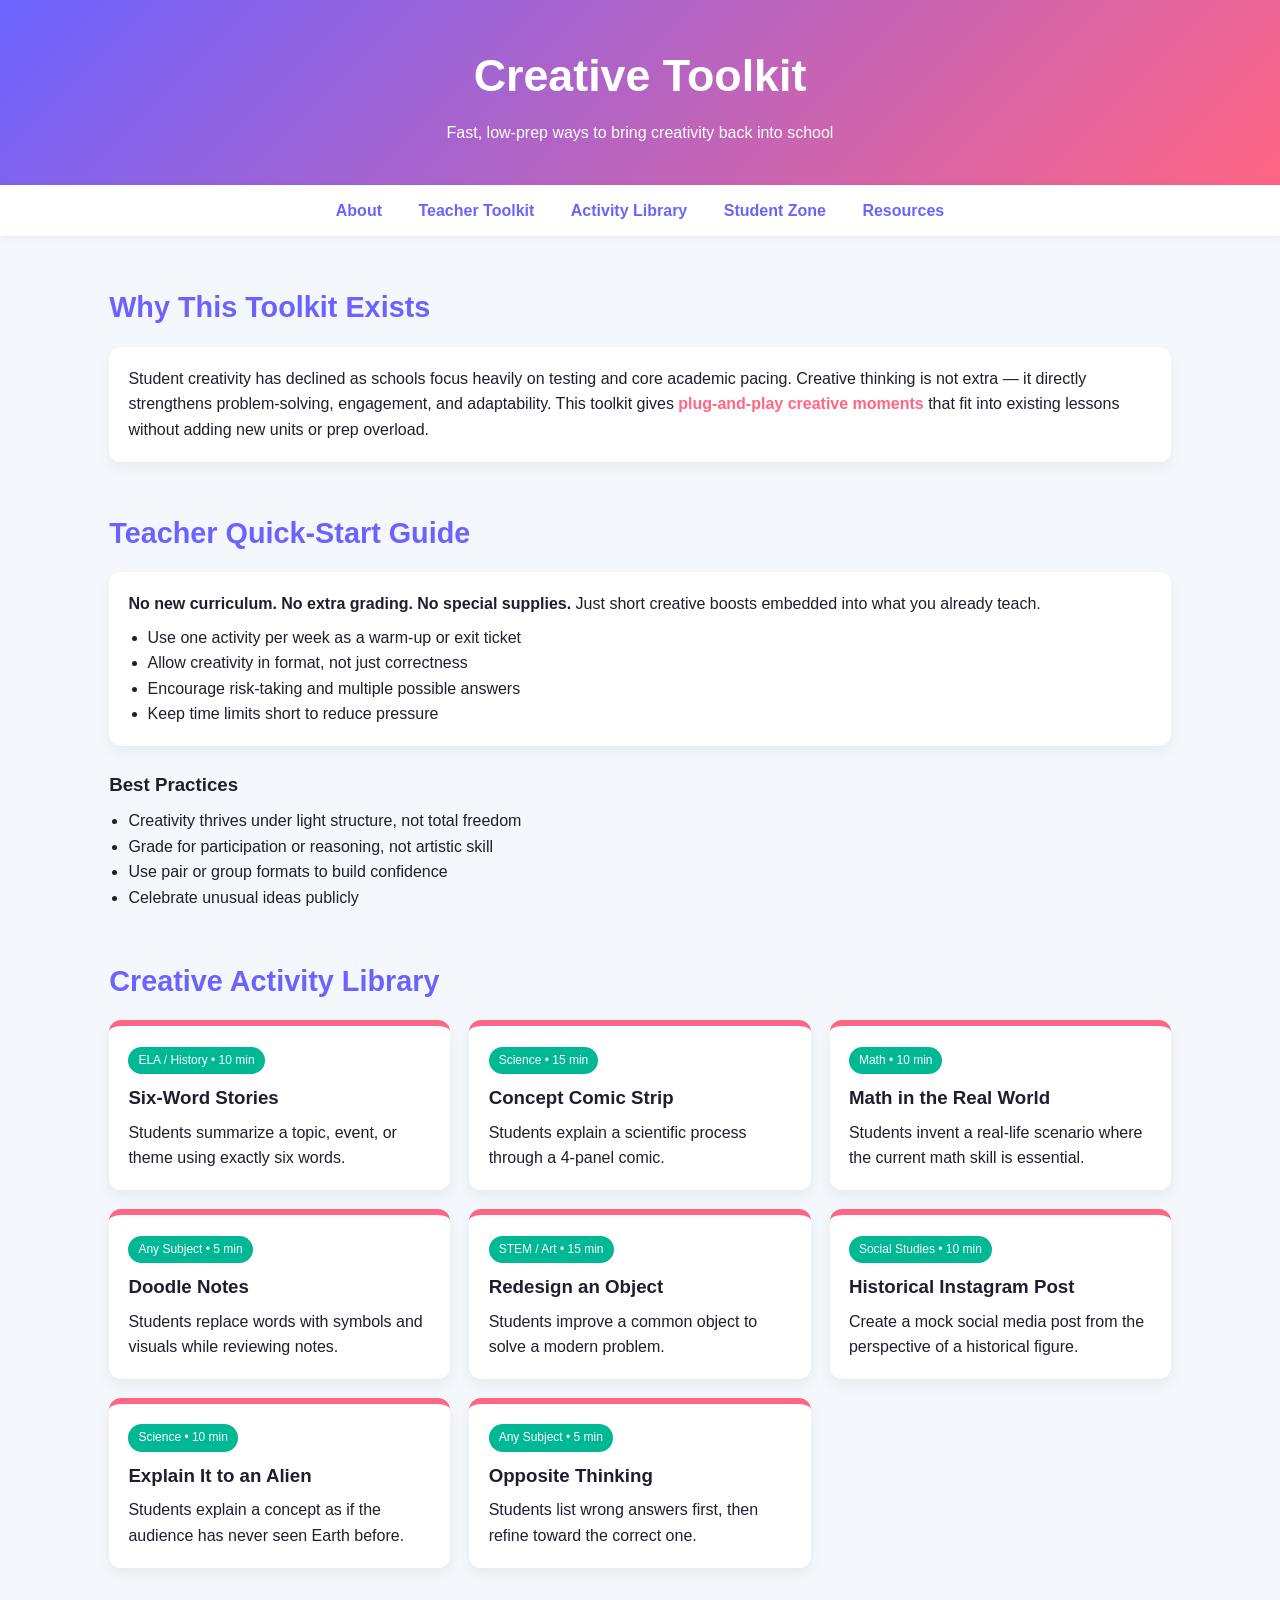
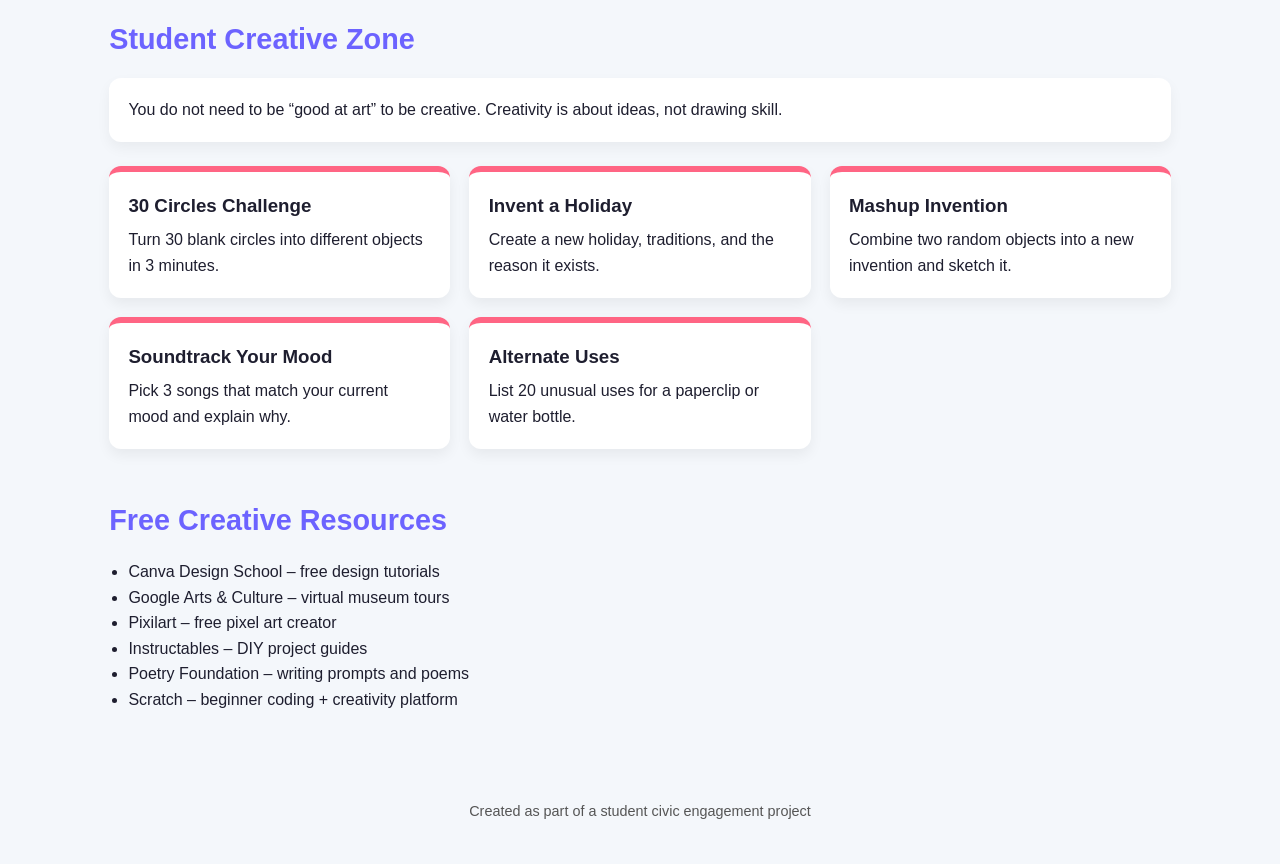
==== index.html @ 5c2ba7c9 "Create initial index.html for Creative Toolkit This HTML file sets up a creative toolkit webpage wit" ====
<!DOCTYPE html>
<html lang="en">
<head>
<meta charset="UTF-8">
<meta name="viewport" content="width=device-width, initial-scale=1.0">
<title>Creative Toolkit</title>
<style>
:root {
    --bg: #f4f7fb;
    --primary: #6c63ff;
    --secondary: #ff6584;
    --accent: #00b894;
    --dark: #1e1e2f;
    --card: #ffffff;
}

* {
    box-sizing: border-box;
    margin: 0;
    padding: 0;
    font-family: "Segoe UI", Tahoma, Geneva, Verdana, sans-serif;
}

body {
    background: var(--bg);
    color: var(--dark);
    line-height: 1.6;
}

header {
    background: linear-gradient(135deg, var(--primary), var(--secondary));
    color: white;
    padding: 2.5rem 1rem;
    text-align: center;
}

header h1 {
    font-size: 2.8rem;
    margin-bottom: 0.5rem;
}

nav {
    background: white;
    padding: 0.8rem;
    text-align: center;
    box-shadow: 0 2px 8px rgba(0,0,0,0.05);
    position: sticky;
    top: 0;
    z-index: 1000;
}

nav a {
    margin: 0 1rem;
    text-decoration: none;
    color: var(--primary);
    font-weight: 600;
}

section {
    max-width: 1100px;
    margin: 3rem auto;
    padding: 0 1.2rem;
}

h2 {
    color: var(--primary);
    margin-bottom: 1rem;
    font-size: 1.8rem;
}

h3 {
    margin-bottom: 0.4rem;
}

.intro {
    background: white;
    padding: 1.2rem;
    border-radius: 12px;
    box-shadow: 0 6px 14px rgba(0,0,0,0.05);
    margin-bottom: 1.5rem;
}

.card-grid {
    display: grid;
    grid-template-columns: repeat(auto-fit, minmax(260px, 1fr));
    gap: 1.2rem;
}

.card {
    background: var(--card);
    padding: 1.2rem;
    border-radius: 12px;
    box-shadow: 0 6px 14px rgba(0,0,0,0.06);
    border-top: 6px solid var(--secondary);
}

.tag {
    font-size: 0.75rem;
    background: var(--accent);
    color: white;
    padding: 4px 10px;
    border-radius: 20px;
    display: inline-block;
    margin-bottom: 0.6rem;
}

ul {
    margin-left: 1.2rem;
    margin-top: 0.5rem;
}

footer {
    text-align: center;
    padding: 2.5rem 1rem;
    font-size: 0.9rem;
    color: #555;
}

.highlight {
    color: var(--secondary);
    font-weight: bold;
}

@media (max-width: 600px) {
    header h1 { font-size: 2.1rem; }
}
</style>
</head>
<body>

<header>
    <h1>Creative Toolkit</h1>
    <p>Fast, low-prep ways to bring creativity back into school</p>
</header>

<nav>
    <a href="#about">About</a>
    <a href="#teachers">Teacher Toolkit</a>
    <a href="#activities">Activity Library</a>
    <a href="#students">Student Zone</a>
    <a href="#resources">Resources</a>
</nav>

<section id="about">
    <h2>Why This Toolkit Exists</h2>
    <div class="intro">
        <p>Student creativity has declined as schools focus heavily on testing and core academic pacing. Creative thinking is not extra — it directly strengthens problem-solving, engagement, and adaptability. This toolkit gives <span class="highlight">plug-and-play creative moments</span> that fit into existing lessons without adding new units or prep overload.</p>
    </div>
</section>

<section id="teachers">
    <h2>Teacher Quick-Start Guide</h2>
    <div class="intro">
        <p><strong>No new curriculum. No extra grading. No special supplies.</strong> Just short creative boosts embedded into what you already teach.</p>
        <ul>
            <li>Use one activity per week as a warm-up or exit ticket</li>
            <li>Allow creativity in format, not just correctness</li>
            <li>Encourage risk-taking and multiple possible answers</li>
            <li>Keep time limits short to reduce pressure</li>
        </ul>
    </div>

    <h3>Best Practices</h3>
    <ul>
        <li>Creativity thrives under light structure, not total freedom</li>
        <li>Grade for participation or reasoning, not artistic skill</li>
        <li>Use pair or group formats to build confidence</li>
        <li>Celebrate unusual ideas publicly</li>
    </ul>
</section>

<section id="activities">
    <h2>Creative Activity Library</h2>
    <div class="card-grid">

        <div class="card">
            <div class="tag">ELA / History • 10 min</div>
            <h3>Six-Word Stories</h3>
            <p>Students summarize a topic, event, or theme using exactly six words.</p>
        </div>

        <div class="card">
            <div class="tag">Science • 15 min</div>
            <h3>Concept Comic Strip</h3>
            <p>Students explain a scientific process through a 4-panel comic.</p>
        </div>

        <div class="card">
            <div class="tag">Math • 10 min</div>
            <h3>Math in the Real World</h3>
            <p>Students invent a real-life scenario where the current math skill is essential.</p>
        </div>

        <div class="card">
            <div class="tag">Any Subject • 5 min</div>
            <h3>Doodle Notes</h3>
            <p>Students replace words with symbols and visuals while reviewing notes.</p>
        </div>

        <div class="card">
            <div class="tag">STEM / Art • 15 min</div>
            <h3>Redesign an Object</h3>
            <p>Students improve a common object to solve a modern problem.</p>
        </div>

        <div class="card">
            <div class="tag">Social Studies • 10 min</div>
            <h3>Historical Instagram Post</h3>
            <p>Create a mock social media post from the perspective of a historical figure.</p>
        </div>

        <div class="card">
            <div class="tag">Science • 10 min</div>
            <h3>Explain It to an Alien</h3>
            <p>Students explain a concept as if the audience has never seen Earth before.</p>
        </div>

        <div class="card">
            <div class="tag">Any Subject • 5 min</div>
            <h3>Opposite Thinking</h3>
            <p>Students list wrong answers first, then refine toward the correct one.</p>
        </div>

    </div>
</section>

<section id="students">
    <h2>Student Creative Zone</h2>
    <div class="intro">
        <p>You do not need to be “good at art” to be creative. Creativity is about ideas, not drawing skill.</p>
    </div>

    <div class="card-grid">
        <div class="card">
            <h3>30 Circles Challenge</h3>
            <p>Turn 30 blank circles into different objects in 3 minutes.</p>
        </div>
        <div class="card">
            <h3>Invent a Holiday</h3>
            <p>Create a new holiday, traditions, and the reason it exists.</p>
        </div>
        <div class="card">
            <h3>Mashup Invention</h3>
            <p>Combine two random objects into a new invention and sketch it.</p>
        </div>
        <div class="card">
            <h3>Soundtrack Your Mood</h3>
            <p>Pick 3 songs that match your current mood and explain why.</p>
        </div>
        <div class="card">
            <h3>Alternate Uses</h3>
            <p>List 20 unusual uses for a paperclip or water bottle.</p>
        </div>
    </div>
</section>

<section id="resources">
    <h2>Free Creative Resources</h2>
    <ul>
        <li>Canva Design School – free design tutorials</li>
        <li>Google Arts & Culture – virtual museum tours</li>
        <li>Pixilart – free pixel art creator</li>
        <li>Instructables – DIY project guides</li>
        <li>Poetry Foundation – writing prompts and poems</li>
        <li>Scratch – beginner coding + creativity platform</li>
    </ul>
</section>

<footer>
    Created as part of a student civic engagement project
</footer>

</body>
</html>
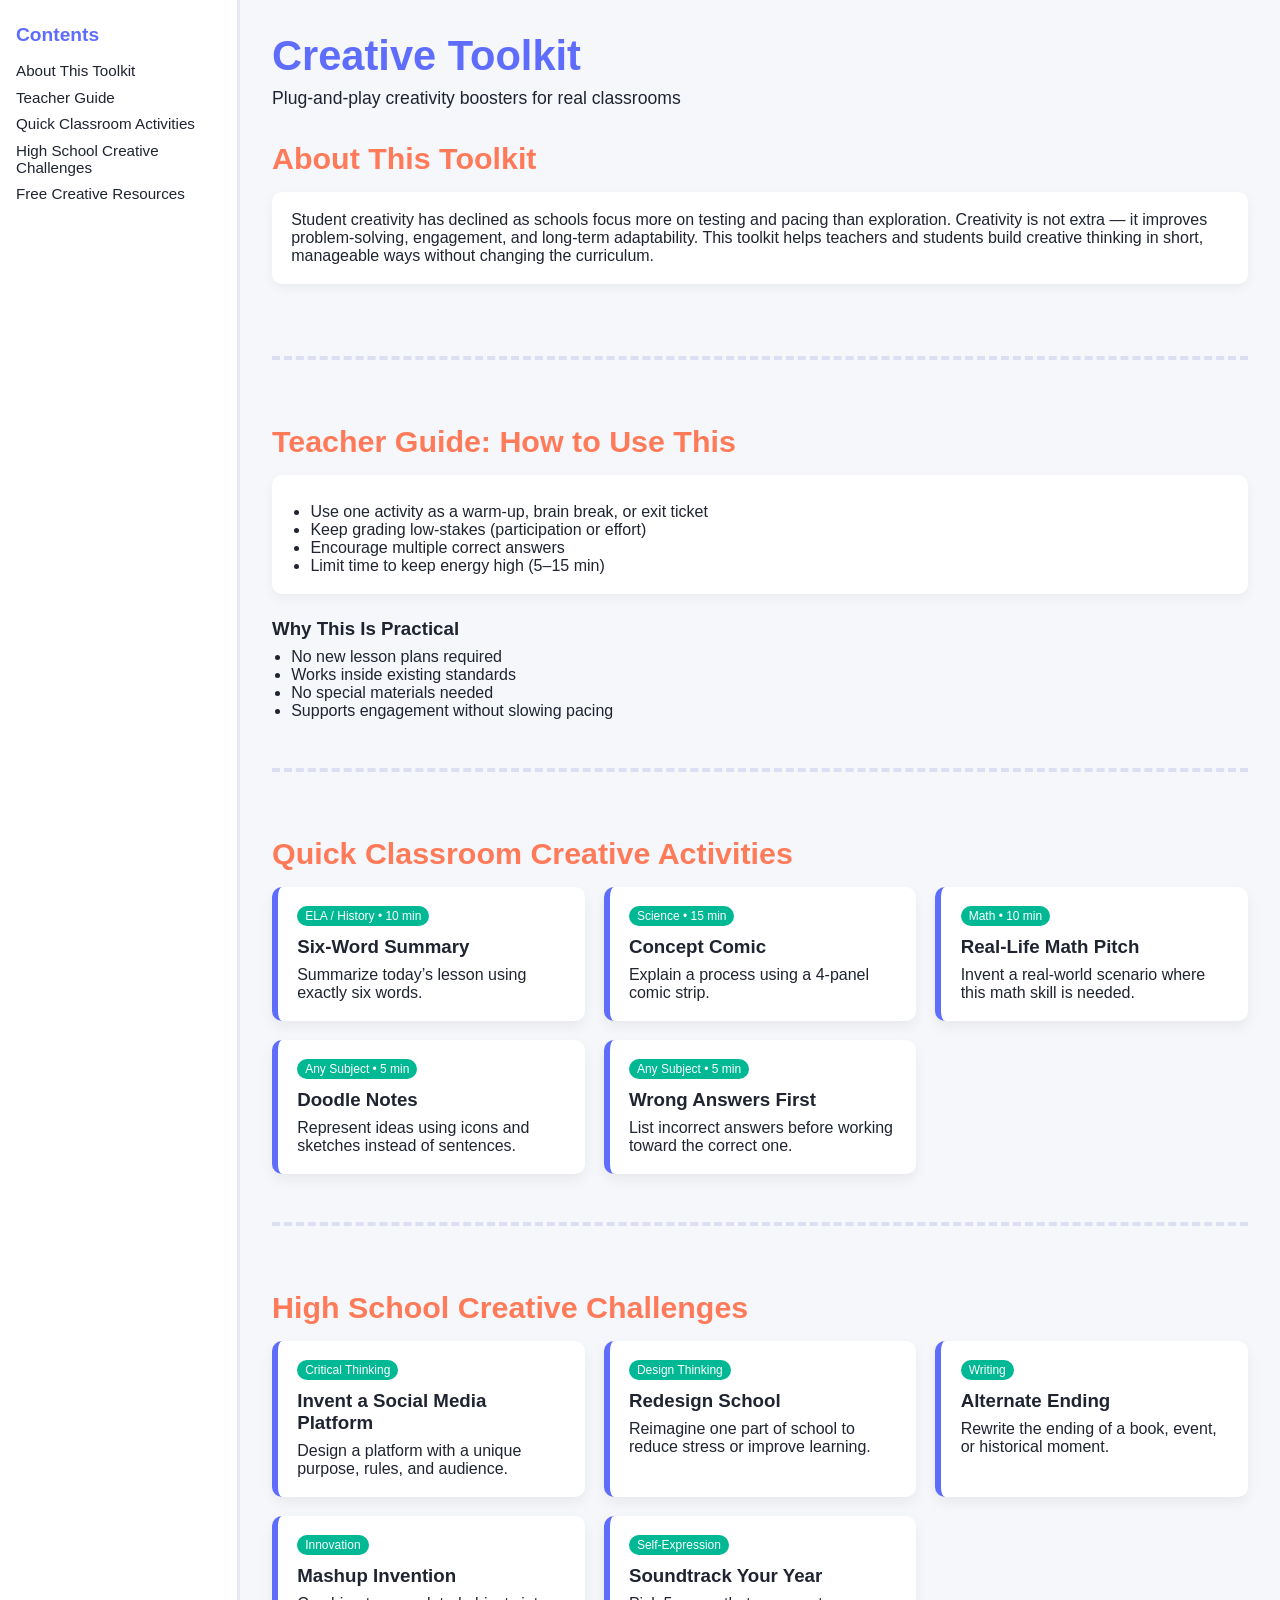
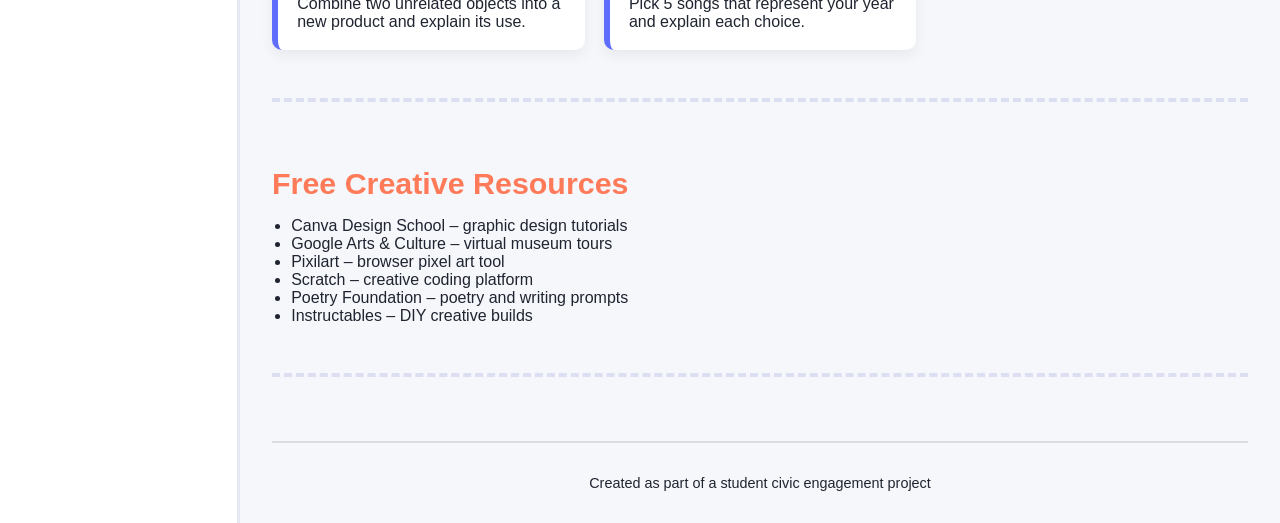
==== commit dbbf726c: "Revise HTML structure and styles for toolkit Updated styles and content for improved design and clar" ====
--- a/index.html
+++ b/index.html
@@ -6,79 +6,101 @@
 <title>Creative Toolkit</title>
 <style>
 :root {
-    --bg: #f4f7fb;
-    --primary: #6c63ff;
-    --secondary: #ff6584;
+    --bg: #f5f7fb;
+    --primary: #5f6dfc;
+    --secondary: #ff7a59;
     --accent: #00b894;
-    --dark: #1e1e2f;
-    --card: #ffffff;
+    --dark: #1f2430;
+    --light: #ffffff;
 }
 
 * {
     box-sizing: border-box;
     margin: 0;
     padding: 0;
-    font-family: "Segoe UI", Tahoma, Geneva, Verdana, sans-serif;
+    font-family: Arial, Helvetica, sans-serif;
 }
 
 body {
+    display: flex;
     background: var(--bg);
     color: var(--dark);
-    line-height: 1.6;
-}
-
-header {
-    background: linear-gradient(135deg, var(--primary), var(--secondary));
-    color: white;
-    padding: 2.5rem 1rem;
-    text-align: center;
-}
-
-header h1 {
-    font-size: 2.8rem;
-    margin-bottom: 0.5rem;
-}
-
-nav {
-    background: white;
-    padding: 0.8rem;
-    text-align: center;
-    box-shadow: 0 2px 8px rgba(0,0,0,0.05);
+}
+
+/* TABLE OF CONTENTS SIDEBAR */
+
+aside {
+    width: 240px;
+    min-height: 100vh;
+    background: var(--light);
+    padding: 1.5rem 1rem;
+    border-right: 3px solid #e6e9f2;
     position: sticky;
     top: 0;
-    z-index: 1000;
-}
-
-nav a {
-    margin: 0 1rem;
+}
+
+aside h2 {
+    font-size: 1.2rem;
+    margin-bottom: 1rem;
+    color: var(--primary);
+}
+
+aside a {
+    display: block;
+    margin: 0.6rem 0;
     text-decoration: none;
+    color: var(--dark);
+    font-size: 0.95rem;
+}
+
+aside a:hover {
+    color: var(--secondary);
+}
+
+/* MAIN CONTENT */
+
+main {
+    flex: 1;
+    padding: 2rem;
+}
+
+header {
+    margin-bottom: 2rem;
+}
+
+header h1 {
+    font-size: 2.6rem;
     color: var(--primary);
-    font-weight: 600;
-}
-
-section {
-    max-width: 1100px;
-    margin: 3rem auto;
-    padding: 0 1.2rem;
-}
-
-h2 {
-    color: var(--primary);
+}
+
+header p {
+    margin-top: 0.5rem;
+    font-size: 1.1rem;
+}
+
+/* PAGE SECTIONS */
+
+.page {
+    margin-bottom: 4rem;
+    padding-bottom: 3rem;
+    border-bottom: 4px dashed #dcdff1;
+}
+
+.page h2 {
+    color: var(--secondary);
     margin-bottom: 1rem;
-    font-size: 1.8rem;
-}
-
-h3 {
-    margin-bottom: 0.4rem;
-}
-
-.intro {
-    background: white;
+    font-size: 1.9rem;
+}
+
+.intro-box {
+    background: var(--light);
     padding: 1.2rem;
-    border-radius: 12px;
-    box-shadow: 0 6px 14px rgba(0,0,0,0.05);
+    border-radius: 10px;
+    box-shadow: 0 4px 12px rgba(0,0,0,0.05);
     margin-bottom: 1.5rem;
 }
+
+/* CARDS */
 
 .card-grid {
     display: grid;
@@ -87,23 +109,29 @@
 }
 
 .card {
-    background: var(--card);
+    background: var(--light);
     padding: 1.2rem;
-    border-radius: 12px;
+    border-radius: 10px;
     box-shadow: 0 6px 14px rgba(0,0,0,0.06);
-    border-top: 6px solid var(--secondary);
+    border-left: 6px solid var(--primary);
+}
+
+.card h3 {
+    margin-bottom: 0.5rem;
 }
 
 .tag {
     font-size: 0.75rem;
     background: var(--accent);
     color: white;
-    padding: 4px 10px;
+    padding: 3px 8px;
     border-radius: 20px;
     display: inline-block;
     margin-bottom: 0.6rem;
 }
 
+/* LISTS */
+
 ul {
     margin-left: 1.2rem;
     margin-top: 0.5rem;
@@ -111,158 +139,160 @@
 
 footer {
     text-align: center;
-    padding: 2.5rem 1rem;
+    margin-top: 3rem;
+    padding-top: 2rem;
+    border-top: 2px solid #ddd;
     font-size: 0.9rem;
-    color: #555;
-}
-
-.highlight {
-    color: var(--secondary);
-    font-weight: bold;
-}
-
-@media (max-width: 600px) {
-    header h1 { font-size: 2.1rem; }
+}
+
+/* RESPONSIVE */
+
+@media (max-width: 900px) {
+    body {
+        flex-direction: column;
+    }
+    aside {
+        width: 100%;
+        border-right: none;
+        border-bottom: 3px solid #e6e9f2;
+        position: relative;
+    }
 }
 </style>
 </head>
 <body>
 
+<aside>
+    <h2>Contents</h2>
+    <a href="#about">About This Toolkit</a>
+    <a href="#teacher-guide">Teacher Guide</a>
+    <a href="#quick-activities">Quick Classroom Activities</a>
+    <a href="#highschool">High School Creative Challenges</a>
+    <a href="#resources">Free Creative Resources</a>
+</aside>
+
+<main>
+
 <header>
     <h1>Creative Toolkit</h1>
-    <p>Fast, low-prep ways to bring creativity back into school</p>
+    <p>Plug-and-play creativity boosters for real classrooms</p>
 </header>
 
-<nav>
-    <a href="#about">About</a>
-    <a href="#teachers">Teacher Toolkit</a>
-    <a href="#activities">Activity Library</a>
-    <a href="#students">Student Zone</a>
-    <a href="#resources">Resources</a>
-</nav>
-
-<section id="about">
-    <h2>Why This Toolkit Exists</h2>
-    <div class="intro">
-        <p>Student creativity has declined as schools focus heavily on testing and core academic pacing. Creative thinking is not extra — it directly strengthens problem-solving, engagement, and adaptability. This toolkit gives <span class="highlight">plug-and-play creative moments</span> that fit into existing lessons without adding new units or prep overload.</p>
+<!-- ABOUT PAGE -->
+<section id="about" class="page">
+    <h2>About This Toolkit</h2>
+    <div class="intro-box">
+        <p>Student creativity has declined as schools focus more on testing and pacing than exploration. Creativity is not extra — it improves problem-solving, engagement, and long-term adaptability. This toolkit helps teachers and students build creative thinking in short, manageable ways without changing the curriculum.</p>
     </div>
 </section>
 
-<section id="teachers">
-    <h2>Teacher Quick-Start Guide</h2>
-    <div class="intro">
-        <p><strong>No new curriculum. No extra grading. No special supplies.</strong> Just short creative boosts embedded into what you already teach.</p>
+<!-- TEACHER GUIDE PAGE -->
+<section id="teacher-guide" class="page">
+    <h2>Teacher Guide: How to Use This</h2>
+    <div class="intro-box">
         <ul>
-            <li>Use one activity per week as a warm-up or exit ticket</li>
-            <li>Allow creativity in format, not just correctness</li>
-            <li>Encourage risk-taking and multiple possible answers</li>
-            <li>Keep time limits short to reduce pressure</li>
+            <li>Use one activity as a warm-up, brain break, or exit ticket</li>
+            <li>Keep grading low-stakes (participation or effort)</li>
+            <li>Encourage multiple correct answers</li>
+            <li>Limit time to keep energy high (5–15 min)</li>
         </ul>
     </div>
 
-    <h3>Best Practices</h3>
+    <h3>Why This Is Practical</h3>
     <ul>
-        <li>Creativity thrives under light structure, not total freedom</li>
-        <li>Grade for participation or reasoning, not artistic skill</li>
-        <li>Use pair or group formats to build confidence</li>
-        <li>Celebrate unusual ideas publicly</li>
+        <li>No new lesson plans required</li>
+        <li>Works inside existing standards</li>
+        <li>No special materials needed</li>
+        <li>Supports engagement without slowing pacing</li>
     </ul>
 </section>
 
-<section id="activities">
-    <h2>Creative Activity Library</h2>
+<!-- QUICK CLASSROOM ACTIVITIES -->
+<section id="quick-activities" class="page">
+    <h2>Quick Classroom Creative Activities</h2>
     <div class="card-grid">
 
         <div class="card">
             <div class="tag">ELA / History • 10 min</div>
-            <h3>Six-Word Stories</h3>
-            <p>Students summarize a topic, event, or theme using exactly six words.</p>
+            <h3>Six-Word Summary</h3>
+            <p>Summarize today’s lesson using exactly six words.</p>
         </div>
 
         <div class="card">
             <div class="tag">Science • 15 min</div>
-            <h3>Concept Comic Strip</h3>
-            <p>Students explain a scientific process through a 4-panel comic.</p>
+            <h3>Concept Comic</h3>
+            <p>Explain a process using a 4-panel comic strip.</p>
         </div>
 
         <div class="card">
             <div class="tag">Math • 10 min</div>
-            <h3>Math in the Real World</h3>
-            <p>Students invent a real-life scenario where the current math skill is essential.</p>
+            <h3>Real-Life Math Pitch</h3>
+            <p>Invent a real-world scenario where this math skill is needed.</p>
         </div>
 
         <div class="card">
             <div class="tag">Any Subject • 5 min</div>
             <h3>Doodle Notes</h3>
-            <p>Students replace words with symbols and visuals while reviewing notes.</p>
-        </div>
-
-        <div class="card">
-            <div class="tag">STEM / Art • 15 min</div>
-            <h3>Redesign an Object</h3>
-            <p>Students improve a common object to solve a modern problem.</p>
-        </div>
-
-        <div class="card">
-            <div class="tag">Social Studies • 10 min</div>
-            <h3>Historical Instagram Post</h3>
-            <p>Create a mock social media post from the perspective of a historical figure.</p>
-        </div>
-
-        <div class="card">
-            <div class="tag">Science • 10 min</div>
-            <h3>Explain It to an Alien</h3>
-            <p>Students explain a concept as if the audience has never seen Earth before.</p>
+            <p>Represent ideas using icons and sketches instead of sentences.</p>
         </div>
 
         <div class="card">
             <div class="tag">Any Subject • 5 min</div>
-            <h3>Opposite Thinking</h3>
-            <p>Students list wrong answers first, then refine toward the correct one.</p>
+            <h3>Wrong Answers First</h3>
+            <p>List incorrect answers before working toward the correct one.</p>
         </div>
 
     </div>
 </section>
 
-<section id="students">
-    <h2>Student Creative Zone</h2>
-    <div class="intro">
-        <p>You do not need to be “good at art” to be creative. Creativity is about ideas, not drawing skill.</p>
+<!-- HIGH SCHOOL SECTION -->
+<section id="highschool" class="page">
+    <h2>High School Creative Challenges</h2>
+    <div class="card-grid">
+
+        <div class="card">
+            <div class="tag">Critical Thinking</div>
+            <h3>Invent a Social Media Platform</h3>
+            <p>Design a platform with a unique purpose, rules, and audience.</p>
+        </div>
+
+        <div class="card">
+            <div class="tag">Design Thinking</div>
+            <h3>Redesign School</h3>
+            <p>Reimagine one part of school to reduce stress or improve learning.</p>
+        </div>
+
+        <div class="card">
+            <div class="tag">Writing</div>
+            <h3>Alternate Ending</h3>
+            <p>Rewrite the ending of a book, event, or historical moment.</p>
+        </div>
+
+        <div class="card">
+            <div class="tag">Innovation</div>
+            <h3>Mashup Invention</h3>
+            <p>Combine two unrelated objects into a new product and explain its use.</p>
+        </div>
+
+        <div class="card">
+            <div class="tag">Self-Expression</div>
+            <h3>Soundtrack Your Year</h3>
+            <p>Pick 5 songs that represent your year and explain each choice.</p>
+        </div>
+
     </div>
-
-    <div class="card-grid">
-        <div class="card">
-            <h3>30 Circles Challenge</h3>
-            <p>Turn 30 blank circles into different objects in 3 minutes.</p>
-        </div>
-        <div class="card">
-            <h3>Invent a Holiday</h3>
-            <p>Create a new holiday, traditions, and the reason it exists.</p>
-        </div>
-        <div class="card">
-            <h3>Mashup Invention</h3>
-            <p>Combine two random objects into a new invention and sketch it.</p>
-        </div>
-        <div class="card">
-            <h3>Soundtrack Your Mood</h3>
-            <p>Pick 3 songs that match your current mood and explain why.</p>
-        </div>
-        <div class="card">
-            <h3>Alternate Uses</h3>
-            <p>List 20 unusual uses for a paperclip or water bottle.</p>
-        </div>
-    </div>
-</section>
-
-<section id="resources">
+</section>
+
+<!-- RESOURCES -->
+<section id="resources" class="page">
     <h2>Free Creative Resources</h2>
     <ul>
-        <li>Canva Design School – free design tutorials</li>
+        <li>Canva Design School – graphic design tutorials</li>
         <li>Google Arts & Culture – virtual museum tours</li>
-        <li>Pixilart – free pixel art creator</li>
-        <li>Instructables – DIY project guides</li>
-        <li>Poetry Foundation – writing prompts and poems</li>
-        <li>Scratch – beginner coding + creativity platform</li>
+        <li>Pixilart – browser pixel art tool</li>
+        <li>Scratch – creative coding platform</li>
+        <li>Poetry Foundation – poetry and writing prompts</li>
+        <li>Instructables – DIY creative builds</li>
     </ul>
 </section>
 
@@ -270,5 +300,6 @@
     Created as part of a student civic engagement project
 </footer>
 
+</main>
 </body>
 </html>
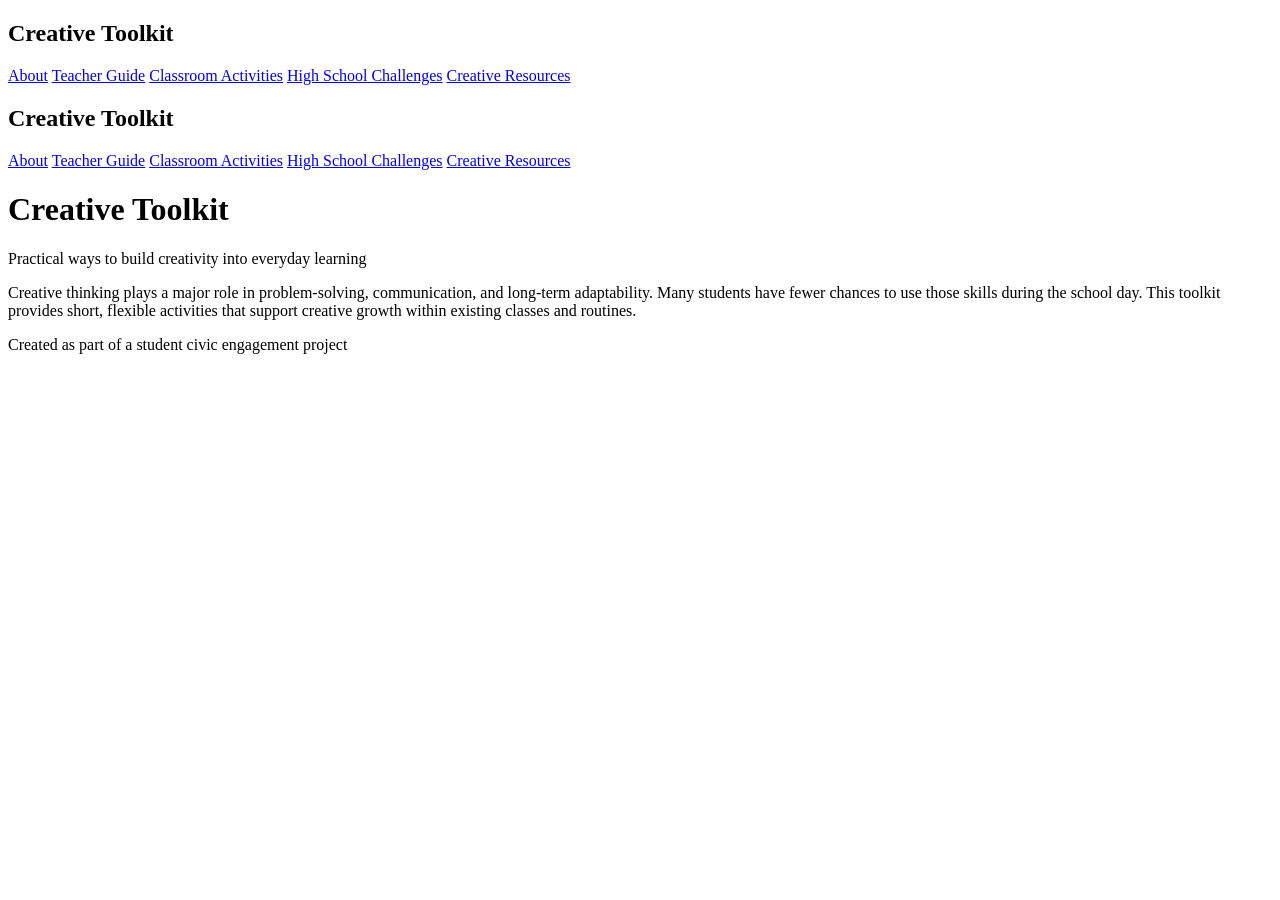
==== commit 52d964ea: "Revise index.html structure and content Updated the content and structure of the index.html file, in" ====
--- a/index.html
+++ b/index.html
@@ -3,303 +3,44 @@
 <head>
 <meta charset="UTF-8">
 <meta name="viewport" content="width=device-width, initial-scale=1.0">
-<title>Creative Toolkit</title>
-<style>
-:root {
-    --bg: #f5f7fb;
-    --primary: #5f6dfc;
-    --secondary: #ff7a59;
-    --accent: #00b894;
-    --dark: #1f2430;
-    --light: #ffffff;
-}
-
-* {
-    box-sizing: border-box;
-    margin: 0;
-    padding: 0;
-    font-family: Arial, Helvetica, sans-serif;
-}
-
-body {
-    display: flex;
-    background: var(--bg);
-    color: var(--dark);
-}
-
-/* TABLE OF CONTENTS SIDEBAR */
-
-aside {
-    width: 240px;
-    min-height: 100vh;
-    background: var(--light);
-    padding: 1.5rem 1rem;
-    border-right: 3px solid #e6e9f2;
-    position: sticky;
-    top: 0;
-}
-
-aside h2 {
-    font-size: 1.2rem;
-    margin-bottom: 1rem;
-    color: var(--primary);
-}
-
-aside a {
-    display: block;
-    margin: 0.6rem 0;
-    text-decoration: none;
-    color: var(--dark);
-    font-size: 0.95rem;
-}
-
-aside a:hover {
-    color: var(--secondary);
-}
-
-/* MAIN CONTENT */
-
-main {
-    flex: 1;
-    padding: 2rem;
-}
-
-header {
-    margin-bottom: 2rem;
-}
-
-header h1 {
-    font-size: 2.6rem;
-    color: var(--primary);
-}
-
-header p {
-    margin-top: 0.5rem;
-    font-size: 1.1rem;
-}
-
-/* PAGE SECTIONS */
-
-.page {
-    margin-bottom: 4rem;
-    padding-bottom: 3rem;
-    border-bottom: 4px dashed #dcdff1;
-}
-
-.page h2 {
-    color: var(--secondary);
-    margin-bottom: 1rem;
-    font-size: 1.9rem;
-}
-
-.intro-box {
-    background: var(--light);
-    padding: 1.2rem;
-    border-radius: 10px;
-    box-shadow: 0 4px 12px rgba(0,0,0,0.05);
-    margin-bottom: 1.5rem;
-}
-
-/* CARDS */
-
-.card-grid {
-    display: grid;
-    grid-template-columns: repeat(auto-fit, minmax(260px, 1fr));
-    gap: 1.2rem;
-}
-
-.card {
-    background: var(--light);
-    padding: 1.2rem;
-    border-radius: 10px;
-    box-shadow: 0 6px 14px rgba(0,0,0,0.06);
-    border-left: 6px solid var(--primary);
-}
-
-.card h3 {
-    margin-bottom: 0.5rem;
-}
-
-.tag {
-    font-size: 0.75rem;
-    background: var(--accent);
-    color: white;
-    padding: 3px 8px;
-    border-radius: 20px;
-    display: inline-block;
-    margin-bottom: 0.6rem;
-}
-
-/* LISTS */
-
-ul {
-    margin-left: 1.2rem;
-    margin-top: 0.5rem;
-}
-
-footer {
-    text-align: center;
-    margin-top: 3rem;
-    padding-top: 2rem;
-    border-top: 2px solid #ddd;
-    font-size: 0.9rem;
-}
-
-/* RESPONSIVE */
-
-@media (max-width: 900px) {
-    body {
-        flex-direction: column;
-    }
-    aside {
-        width: 100%;
-        border-right: none;
-        border-bottom: 3px solid #e6e9f2;
-        position: relative;
-    }
-}
-</style>
+<title>Creative Toolkit | About</title>
+<link rel="stylesheet" href="style.css">
 </head>
 <body>
 
 <aside>
-    <h2>Contents</h2>
-    <a href="#about">About This Toolkit</a>
-    <a href="#teacher-guide">Teacher Guide</a>
-    <a href="#quick-activities">Quick Classroom Activities</a>
-    <a href="#highschool">High School Creative Challenges</a>
-    <a href="#resources">Free Creative Resources</a>
+    <h2>Creative Toolkit</h2>
+    <a href="index.html">About</a>
+    <a href="teachers.html">Teacher Guide</a>
+    <a href="activities.html">Classroom Activities</a>
+    <a href="highschool.html">High School Challenges</a>
+    <a href="resources.html">Creative Resources</a>
 </aside>
-
+<aside>
+    <h2>Creative Toolkit</h2>
+    <a href="index.html">About</a>
+    <a href="teachers.html">Teacher Guide</a>
+    <a href="activities.html">Classroom Activities</a>
+    <a href="highschool.html">High School Challenges</a>
+    <a href="resources.html">Creative Resources</a>
+</aside>
+    
 <main>
-
 <header>
     <h1>Creative Toolkit</h1>
-    <p>Plug-and-play creativity boosters for real classrooms</p>
+    <p>Practical ways to build creativity into everyday learning</p>
 </header>
 
-<!-- ABOUT PAGE -->
-<section id="about" class="page">
-    <h2>About This Toolkit</h2>
+<section class="section">
     <div class="intro-box">
-        <p>Student creativity has declined as schools focus more on testing and pacing than exploration. Creativity is not extra — it improves problem-solving, engagement, and long-term adaptability. This toolkit helps teachers and students build creative thinking in short, manageable ways without changing the curriculum.</p>
+        <p>Creative thinking plays a major role in problem-solving, communication, and long-term adaptability. Many students have fewer chances to use those skills during the school day. This toolkit provides short, flexible activities that support creative growth within existing classes and routines.</p>
     </div>
-</section>
-
-<!-- TEACHER GUIDE PAGE -->
-<section id="teacher-guide" class="page">
-    <h2>Teacher Guide: How to Use This</h2>
-    <div class="intro-box">
-        <ul>
-            <li>Use one activity as a warm-up, brain break, or exit ticket</li>
-            <li>Keep grading low-stakes (participation or effort)</li>
-            <li>Encourage multiple correct answers</li>
-            <li>Limit time to keep energy high (5–15 min)</li>
-        </ul>
-    </div>
-
-    <h3>Why This Is Practical</h3>
-    <ul>
-        <li>No new lesson plans required</li>
-        <li>Works inside existing standards</li>
-        <li>No special materials needed</li>
-        <li>Supports engagement without slowing pacing</li>
-    </ul>
-</section>
-
-<!-- QUICK CLASSROOM ACTIVITIES -->
-<section id="quick-activities" class="page">
-    <h2>Quick Classroom Creative Activities</h2>
-    <div class="card-grid">
-
-        <div class="card">
-            <div class="tag">ELA / History • 10 min</div>
-            <h3>Six-Word Summary</h3>
-            <p>Summarize today’s lesson using exactly six words.</p>
-        </div>
-
-        <div class="card">
-            <div class="tag">Science • 15 min</div>
-            <h3>Concept Comic</h3>
-            <p>Explain a process using a 4-panel comic strip.</p>
-        </div>
-
-        <div class="card">
-            <div class="tag">Math • 10 min</div>
-            <h3>Real-Life Math Pitch</h3>
-            <p>Invent a real-world scenario where this math skill is needed.</p>
-        </div>
-
-        <div class="card">
-            <div class="tag">Any Subject • 5 min</div>
-            <h3>Doodle Notes</h3>
-            <p>Represent ideas using icons and sketches instead of sentences.</p>
-        </div>
-
-        <div class="card">
-            <div class="tag">Any Subject • 5 min</div>
-            <h3>Wrong Answers First</h3>
-            <p>List incorrect answers before working toward the correct one.</p>
-        </div>
-
-    </div>
-</section>
-
-<!-- HIGH SCHOOL SECTION -->
-<section id="highschool" class="page">
-    <h2>High School Creative Challenges</h2>
-    <div class="card-grid">
-
-        <div class="card">
-            <div class="tag">Critical Thinking</div>
-            <h3>Invent a Social Media Platform</h3>
-            <p>Design a platform with a unique purpose, rules, and audience.</p>
-        </div>
-
-        <div class="card">
-            <div class="tag">Design Thinking</div>
-            <h3>Redesign School</h3>
-            <p>Reimagine one part of school to reduce stress or improve learning.</p>
-        </div>
-
-        <div class="card">
-            <div class="tag">Writing</div>
-            <h3>Alternate Ending</h3>
-            <p>Rewrite the ending of a book, event, or historical moment.</p>
-        </div>
-
-        <div class="card">
-            <div class="tag">Innovation</div>
-            <h3>Mashup Invention</h3>
-            <p>Combine two unrelated objects into a new product and explain its use.</p>
-        </div>
-
-        <div class="card">
-            <div class="tag">Self-Expression</div>
-            <h3>Soundtrack Your Year</h3>
-            <p>Pick 5 songs that represent your year and explain each choice.</p>
-        </div>
-
-    </div>
-</section>
-
-<!-- RESOURCES -->
-<section id="resources" class="page">
-    <h2>Free Creative Resources</h2>
-    <ul>
-        <li>Canva Design School – graphic design tutorials</li>
-        <li>Google Arts & Culture – virtual museum tours</li>
-        <li>Pixilart – browser pixel art tool</li>
-        <li>Scratch – creative coding platform</li>
-        <li>Poetry Foundation – poetry and writing prompts</li>
-        <li>Instructables – DIY creative builds</li>
-    </ul>
 </section>
 
 <footer>
     Created as part of a student civic engagement project
 </footer>
+</main>
 
-</main>
 </body>
 </html>
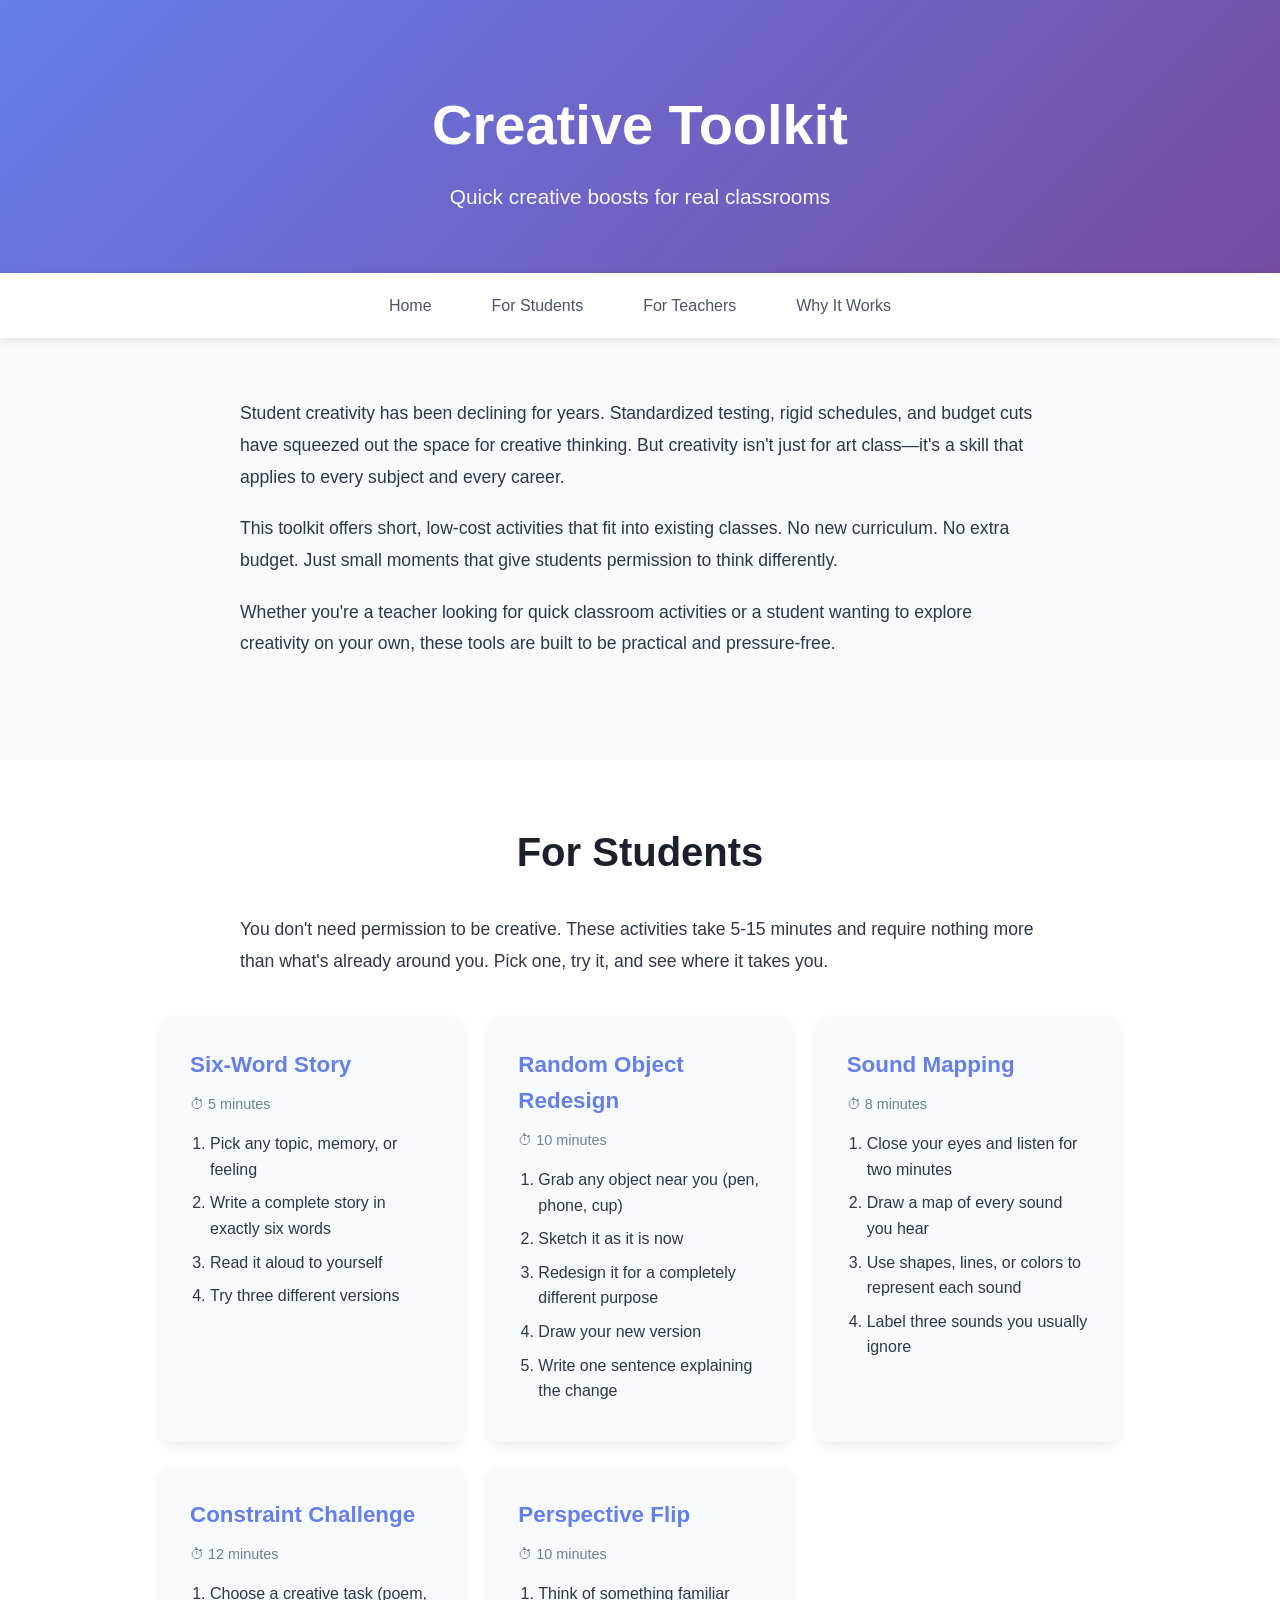
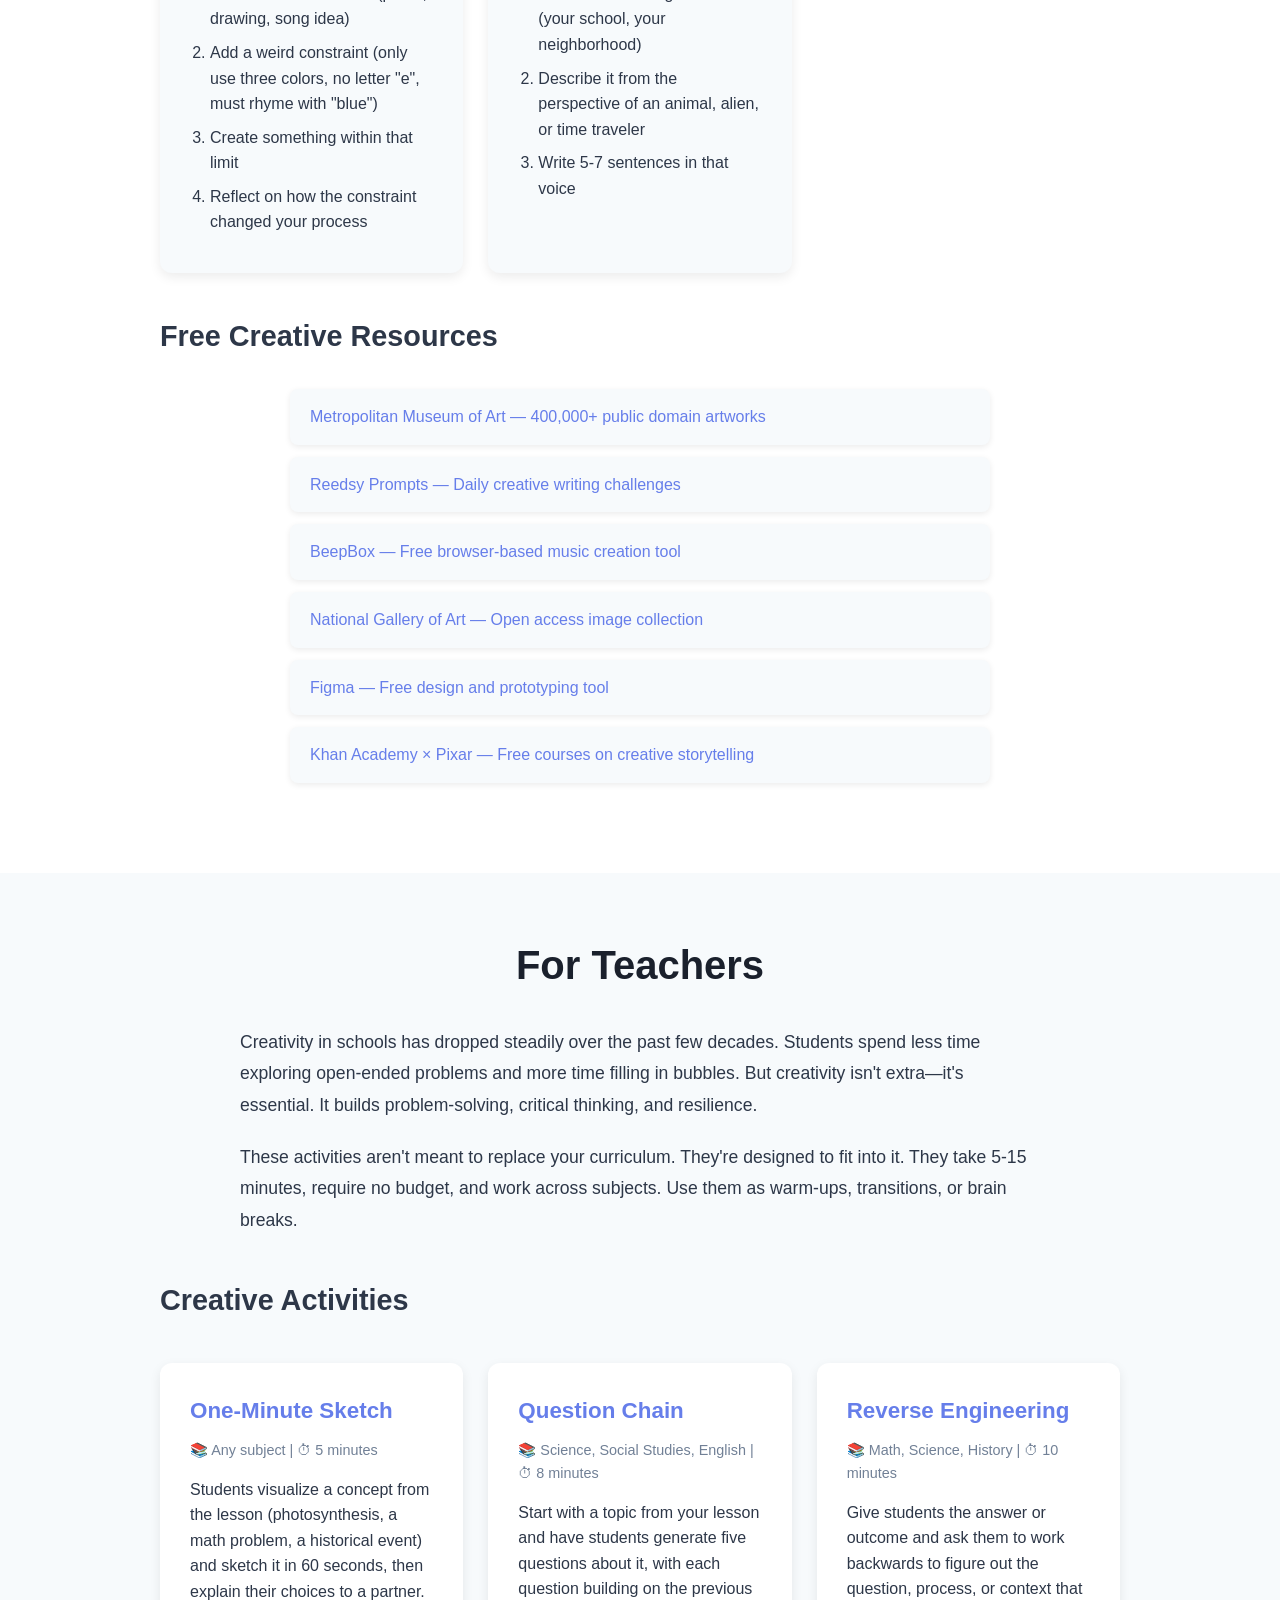
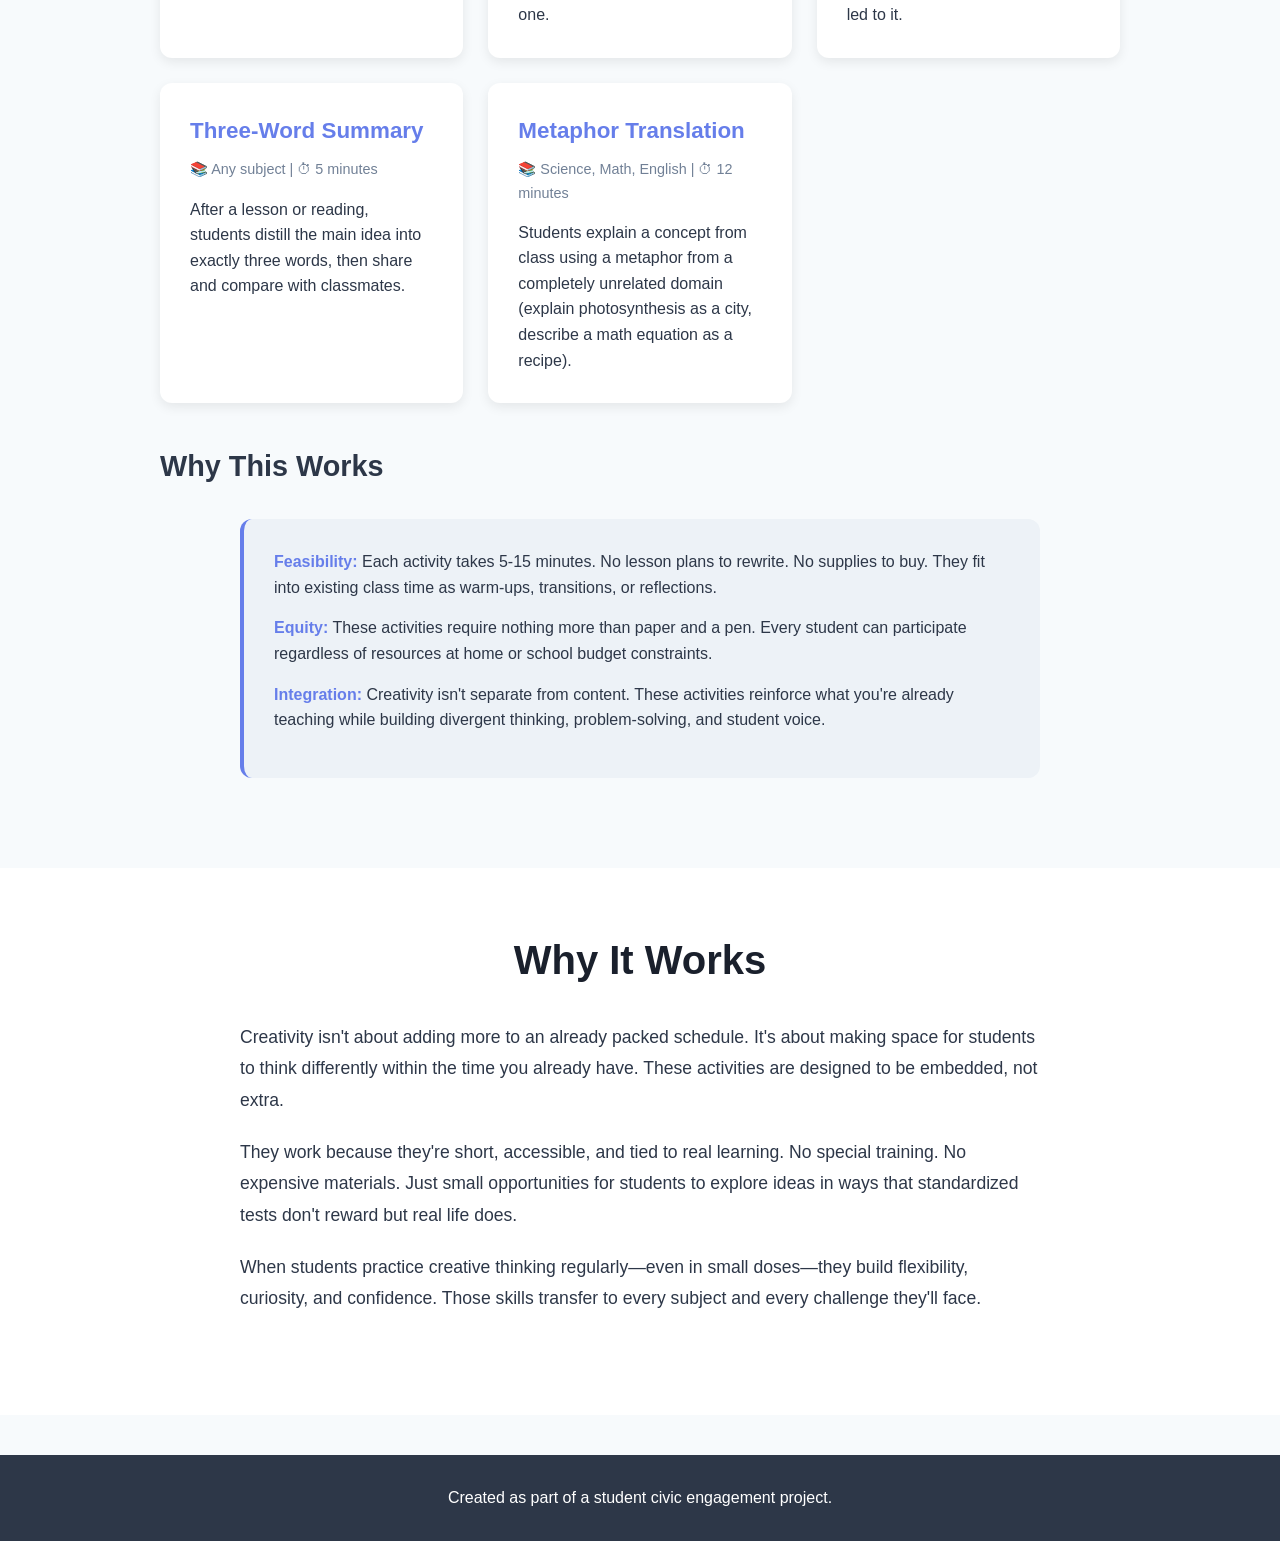
==== commit cc6e1a0f: "Refactor index.html for layout and styling updates Removed duplicate aside elements and updated the " ====
--- a/index.html
+++ b/index.html
@@ -1,46 +1,411 @@
 <!DOCTYPE html>
 <html lang="en">
 <head>
-<meta charset="UTF-8">
-<meta name="viewport" content="width=device-width, initial-scale=1.0">
-<title>Creative Toolkit | About</title>
-<link rel="stylesheet" href="style.css">
+    <meta charset="UTF-8">
+    <meta name="viewport" content="width=device-width, initial-scale=1.0">
+    <title>Creative Toolkit</title>
+    <style>
+        * {
+            margin: 0;
+            padding: 0;
+            box-sizing: border-box;
+        }
+
+        html {
+            scroll-behavior: smooth;
+        }
+
+        body {
+            font-family: -apple-system, BlinkMacSystemFont, 'Segoe UI', Roboto, Oxygen, Ubuntu, Cantarell, sans-serif;
+            line-height: 1.6;
+            color: #2d3748;
+            background-color: #f7fafc;
+        }
+
+        .container {
+            max-width: 1000px;
+            margin: 0 auto;
+            padding: 0 20px;
+        }
+
+        header {
+            background: linear-gradient(135deg, #667eea 0%, #764ba2 100%);
+            color: white;
+            padding: 80px 20px 60px;
+            text-align: center;
+        }
+
+        header h1 {
+            font-size: 3.5rem;
+            font-weight: 700;
+            margin-bottom: 10px;
+        }
+
+        header p {
+            font-size: 1.3rem;
+            font-weight: 300;
+            opacity: 0.95;
+        }
+
+        nav {
+            background-color: white;
+            box-shadow: 0 2px 8px rgba(0, 0, 0, 0.1);
+            position: sticky;
+            top: 0;
+            z-index: 100;
+        }
+
+        nav ul {
+            list-style: none;
+            display: flex;
+            justify-content: center;
+            flex-wrap: wrap;
+            padding: 0;
+        }
+
+        nav li {
+            margin: 0;
+        }
+
+        nav a {
+            display: block;
+            padding: 20px 30px;
+            text-decoration: none;
+            color: #4a5568;
+            font-weight: 500;
+            transition: all 0.3s ease;
+        }
+
+        nav a:hover {
+            background-color: #edf2f7;
+            color: #667eea;
+        }
+
+        section {
+            padding: 60px 20px;
+        }
+
+        section:nth-child(even) {
+            background-color: white;
+        }
+
+        section h2 {
+            font-size: 2.5rem;
+            margin-bottom: 30px;
+            color: #1a202c;
+            text-align: center;
+        }
+
+        section h3 {
+            font-size: 1.8rem;
+            margin: 40px 0 20px;
+            color: #2d3748;
+        }
+
+        .intro-text {
+            max-width: 800px;
+            margin: 0 auto 40px;
+            font-size: 1.1rem;
+            line-height: 1.8;
+        }
+
+        .intro-text p {
+            margin-bottom: 20px;
+        }
+
+        .activity-grid {
+            display: grid;
+            grid-template-columns: repeat(auto-fit, minmax(300px, 1fr));
+            gap: 25px;
+            margin: 40px 0;
+        }
+
+        .activity-card {
+            background: white;
+            padding: 30px;
+            border-radius: 12px;
+            box-shadow: 0 4px 12px rgba(0, 0, 0, 0.08);
+            transition: transform 0.3s ease, box-shadow 0.3s ease;
+        }
+
+        section:nth-child(even) .activity-card {
+            background: #f7fafc;
+        }
+
+        .activity-card:hover {
+            transform: translateY(-5px);
+            box-shadow: 0 8px 20px rgba(0, 0, 0, 0.12);
+        }
+
+        .activity-card h4 {
+            font-size: 1.4rem;
+            color: #667eea;
+            margin-bottom: 10px;
+        }
+
+        .activity-meta {
+            color: #718096;
+            font-size: 0.9rem;
+            margin-bottom: 15px;
+            font-weight: 500;
+        }
+
+        .activity-card ol, .activity-card ul {
+            margin-left: 20px;
+            margin-top: 10px;
+        }
+
+        .activity-card li {
+            margin-bottom: 8px;
+        }
+
+        .resource-list {
+            max-width: 700px;
+            margin: 30px auto;
+        }
+
+        .resource-list a {
+            display: block;
+            padding: 15px 20px;
+            margin-bottom: 12px;
+            background: white;
+            border-radius: 8px;
+            text-decoration: none;
+            color: #667eea;
+            font-weight: 500;
+            box-shadow: 0 2px 6px rgba(0, 0, 0, 0.08);
+            transition: all 0.3s ease;
+        }
+
+        section:nth-child(even) .resource-list a {
+            background: #f7fafc;
+        }
+
+        .resource-list a:hover {
+            background-color: #667eea;
+            color: white;
+            box-shadow: 0 4px 12px rgba(102, 126, 234, 0.3);
+        }
+
+        .why-works {
+            max-width: 800px;
+            margin: 30px auto;
+            background: #edf2f7;
+            padding: 30px;
+            border-radius: 12px;
+            border-left: 4px solid #667eea;
+        }
+
+        .why-works p {
+            margin-bottom: 15px;
+        }
+
+        .why-works strong {
+            color: #667eea;
+        }
+
+        footer {
+            background-color: #2d3748;
+            color: white;
+            text-align: center;
+            padding: 30px 20px;
+            margin-top: 40px;
+        }
+
+        @media (max-width: 768px) {
+            header h1 {
+                font-size: 2.5rem;
+            }
+
+            header p {
+                font-size: 1.1rem;
+            }
+
+            nav a {
+                padding: 15px 20px;
+            }
+
+            section h2 {
+                font-size: 2rem;
+            }
+
+            .activity-grid {
+                grid-template-columns: 1fr;
+            }
+        }
+    </style>
 </head>
 <body>
-
-<aside>
-    <h2>Creative Toolkit</h2>
-    <a href="index.html">About</a>
-    <a href="teachers.html">Teacher Guide</a>
-    <a href="activities.html">Classroom Activities</a>
-    <a href="highschool.html">High School Challenges</a>
-    <a href="resources.html">Creative Resources</a>
-</aside>
-<aside>
-    <h2>Creative Toolkit</h2>
-    <a href="index.html">About</a>
-    <a href="teachers.html">Teacher Guide</a>
-    <a href="activities.html">Classroom Activities</a>
-    <a href="highschool.html">High School Challenges</a>
-    <a href="resources.html">Creative Resources</a>
-</aside>
-    
-<main>
-<header>
-    <h1>Creative Toolkit</h1>
-    <p>Practical ways to build creativity into everyday learning</p>
-</header>
-
-<section class="section">
-    <div class="intro-box">
-        <p>Creative thinking plays a major role in problem-solving, communication, and long-term adaptability. Many students have fewer chances to use those skills during the school day. This toolkit provides short, flexible activities that support creative growth within existing classes and routines.</p>
-    </div>
-</section>
-
-<footer>
-    Created as part of a student civic engagement project
-</footer>
-</main>
-
+    <header>
+        <h1>Creative Toolkit</h1>
+        <p>Quick creative boosts for real classrooms</p>
+    </header>
+
+    <nav>
+        <ul>
+            <li><a href="#home">Home</a></li>
+            <li><a href="#students">For Students</a></li>
+            <li><a href="#teachers">For Teachers</a></li>
+            <li><a href="#why">Why It Works</a></li>
+        </ul>
+    </nav>
+
+    <section id="home">
+        <div class="container">
+            <div class="intro-text">
+                <p>Student creativity has been declining for years. Standardized testing, rigid schedules, and budget cuts have squeezed out the space for creative thinking. But creativity isn't just for art class—it's a skill that applies to every subject and every career.</p>
+                
+                <p>This toolkit offers short, low-cost activities that fit into existing classes. No new curriculum. No extra budget. Just small moments that give students permission to think differently.</p>
+                
+                <p>Whether you're a teacher looking for quick classroom activities or a student wanting to explore creativity on your own, these tools are built to be practical and pressure-free.</p>
+            </div>
+        </div>
+    </section>
+
+    <section id="students">
+        <div class="container">
+            <h2>For Students</h2>
+            <div class="intro-text">
+                <p>You don't need permission to be creative. These activities take 5-15 minutes and require nothing more than what's already around you. Pick one, try it, and see where it takes you.</p>
+            </div>
+
+            <div class="activity-grid">
+                <div class="activity-card">
+                    <h4>Six-Word Story</h4>
+                    <p class="activity-meta">⏱ 5 minutes</p>
+                    <ol>
+                        <li>Pick any topic, memory, or feeling</li>
+                        <li>Write a complete story in exactly six words</li>
+                        <li>Read it aloud to yourself</li>
+                        <li>Try three different versions</li>
+                    </ol>
+                </div>
+
+                <div class="activity-card">
+                    <h4>Random Object Redesign</h4>
+                    <p class="activity-meta">⏱ 10 minutes</p>
+                    <ol>
+                        <li>Grab any object near you (pen, phone, cup)</li>
+                        <li>Sketch it as it is now</li>
+                        <li>Redesign it for a completely different purpose</li>
+                        <li>Draw your new version</li>
+                        <li>Write one sentence explaining the change</li>
+                    </ol>
+                </div>
+
+                <div class="activity-card">
+                    <h4>Sound Mapping</h4>
+                    <p class="activity-meta">⏱ 8 minutes</p>
+                    <ol>
+                        <li>Close your eyes and listen for two minutes</li>
+                        <li>Draw a map of every sound you hear</li>
+                        <li>Use shapes, lines, or colors to represent each sound</li>
+                        <li>Label three sounds you usually ignore</li>
+                    </ol>
+                </div>
+
+                <div class="activity-card">
+                    <h4>Constraint Challenge</h4>
+                    <p class="activity-meta">⏱ 12 minutes</p>
+                    <ol>
+                        <li>Choose a creative task (poem, drawing, song idea)</li>
+                        <li>Add a weird constraint (only use three colors, no letter "e", must rhyme with "blue")</li>
+                        <li>Create something within that limit</li>
+                        <li>Reflect on how the constraint changed your process</li>
+                    </ol>
+                </div>
+
+                <div class="activity-card">
+                    <h4>Perspective Flip</h4>
+                    <p class="activity-meta">⏱ 10 minutes</p>
+                    <ol>
+                        <li>Think of something familiar (your school, your neighborhood)</li>
+                        <li>Describe it from the perspective of an animal, alien, or time traveler</li>
+                        <li>Write 5-7 sentences in that voice</li>
+                    </ol>
+                </div>
+            </div>
+
+            <h3>Free Creative Resources</h3>
+            <div class="resource-list">
+                <a href="https://www.metmuseum.org/art/collection" target="_blank">Metropolitan Museum of Art — 400,000+ public domain artworks</a>
+                <a href="https://www.reedsy.com/prompts" target="_blank">Reedsy Prompts — Daily creative writing challenges</a>
+                <a href="https://beepbox.co" target="_blank">BeepBox — Free browser-based music creation tool</a>
+                <a href="https://www.nga.gov/open-access-images.html" target="_blank">National Gallery of Art — Open access image collection</a>
+                <a href="https://www.figma.com" target="_blank">Figma — Free design and prototyping tool</a>
+                <a href="https://www.khanacademy.org/computing/pixar" target="_blank">Khan Academy × Pixar — Free courses on creative storytelling</a>
+            </div>
+        </div>
+    </section>
+
+    <section id="teachers">
+        <div class="container">
+            <h2>For Teachers</h2>
+            <div class="intro-text">
+                <p>Creativity in schools has dropped steadily over the past few decades. Students spend less time exploring open-ended problems and more time filling in bubbles. But creativity isn't extra—it's essential. It builds problem-solving, critical thinking, and resilience.</p>
+                
+                <p>These activities aren't meant to replace your curriculum. They're designed to fit into it. They take 5-15 minutes, require no budget, and work across subjects. Use them as warm-ups, transitions, or brain breaks.</p>
+            </div>
+
+            <h3>Creative Activities</h3>
+            <div class="activity-grid">
+                <div class="activity-card">
+                    <h4>One-Minute Sketch</h4>
+                    <p class="activity-meta">📚 Any subject | ⏱ 5 minutes</p>
+                    <p>Students visualize a concept from the lesson (photosynthesis, a math problem, a historical event) and sketch it in 60 seconds, then explain their choices to a partner.</p>
+                </div>
+
+                <div class="activity-card">
+                    <h4>Question Chain</h4>
+                    <p class="activity-meta">📚 Science, Social Studies, English | ⏱ 8 minutes</p>
+                    <p>Start with a topic from your lesson and have students generate five questions about it, with each question building on the previous one.</p>
+                </div>
+
+                <div class="activity-card">
+                    <h4>Reverse Engineering</h4>
+                    <p class="activity-meta">📚 Math, Science, History | ⏱ 10 minutes</p>
+                    <p>Give students the answer or outcome and ask them to work backwards to figure out the question, process, or context that led to it.</p>
+                </div>
+
+                <div class="activity-card">
+                    <h4>Three-Word Summary</h4>
+                    <p class="activity-meta">📚 Any subject | ⏱ 5 minutes</p>
+                    <p>After a lesson or reading, students distill the main idea into exactly three words, then share and compare with classmates.</p>
+                </div>
+
+                <div class="activity-card">
+                    <h4>Metaphor Translation</h4>
+                    <p class="activity-meta">📚 Science, Math, English | ⏱ 12 minutes</p>
+                    <p>Students explain a concept from class using a metaphor from a completely unrelated domain (explain photosynthesis as a city, describe a math equation as a recipe).</p>
+                </div>
+            </div>
+
+            <h3>Why This Works</h3>
+            <div class="why-works">
+                <p><strong>Feasibility:</strong> Each activity takes 5-15 minutes. No lesson plans to rewrite. No supplies to buy. They fit into existing class time as warm-ups, transitions, or reflections.</p>
+                
+                <p><strong>Equity:</strong> These activities require nothing more than paper and a pen. Every student can participate regardless of resources at home or school budget constraints.</p>
+                
+                <p><strong>Integration:</strong> Creativity isn't separate from content. These activities reinforce what you're already teaching while building divergent thinking, problem-solving, and student voice.</p>
+            </div>
+        </div>
+    </section>
+
+    <section id="why">
+        <div class="container">
+            <h2>Why It Works</h2>
+            <div class="intro-text">
+                <p>Creativity isn't about adding more to an already packed schedule. It's about making space for students to think differently within the time you already have. These activities are designed to be embedded, not extra.</p>
+                
+                <p>They work because they're short, accessible, and tied to real learning. No special training. No expensive materials. Just small opportunities for students to explore ideas in ways that standardized tests don't reward but real life does.</p>
+                
+                <p>When students practice creative thinking regularly—even in small doses—they build flexibility, curiosity, and confidence. Those skills transfer to every subject and every challenge they'll face.</p>
+            </div>
+        </div>
+    </section>
+
+    <footer>
+        <p>Created as part of a student civic engagement project.</p>
+    </footer>
 </body>
 </html>
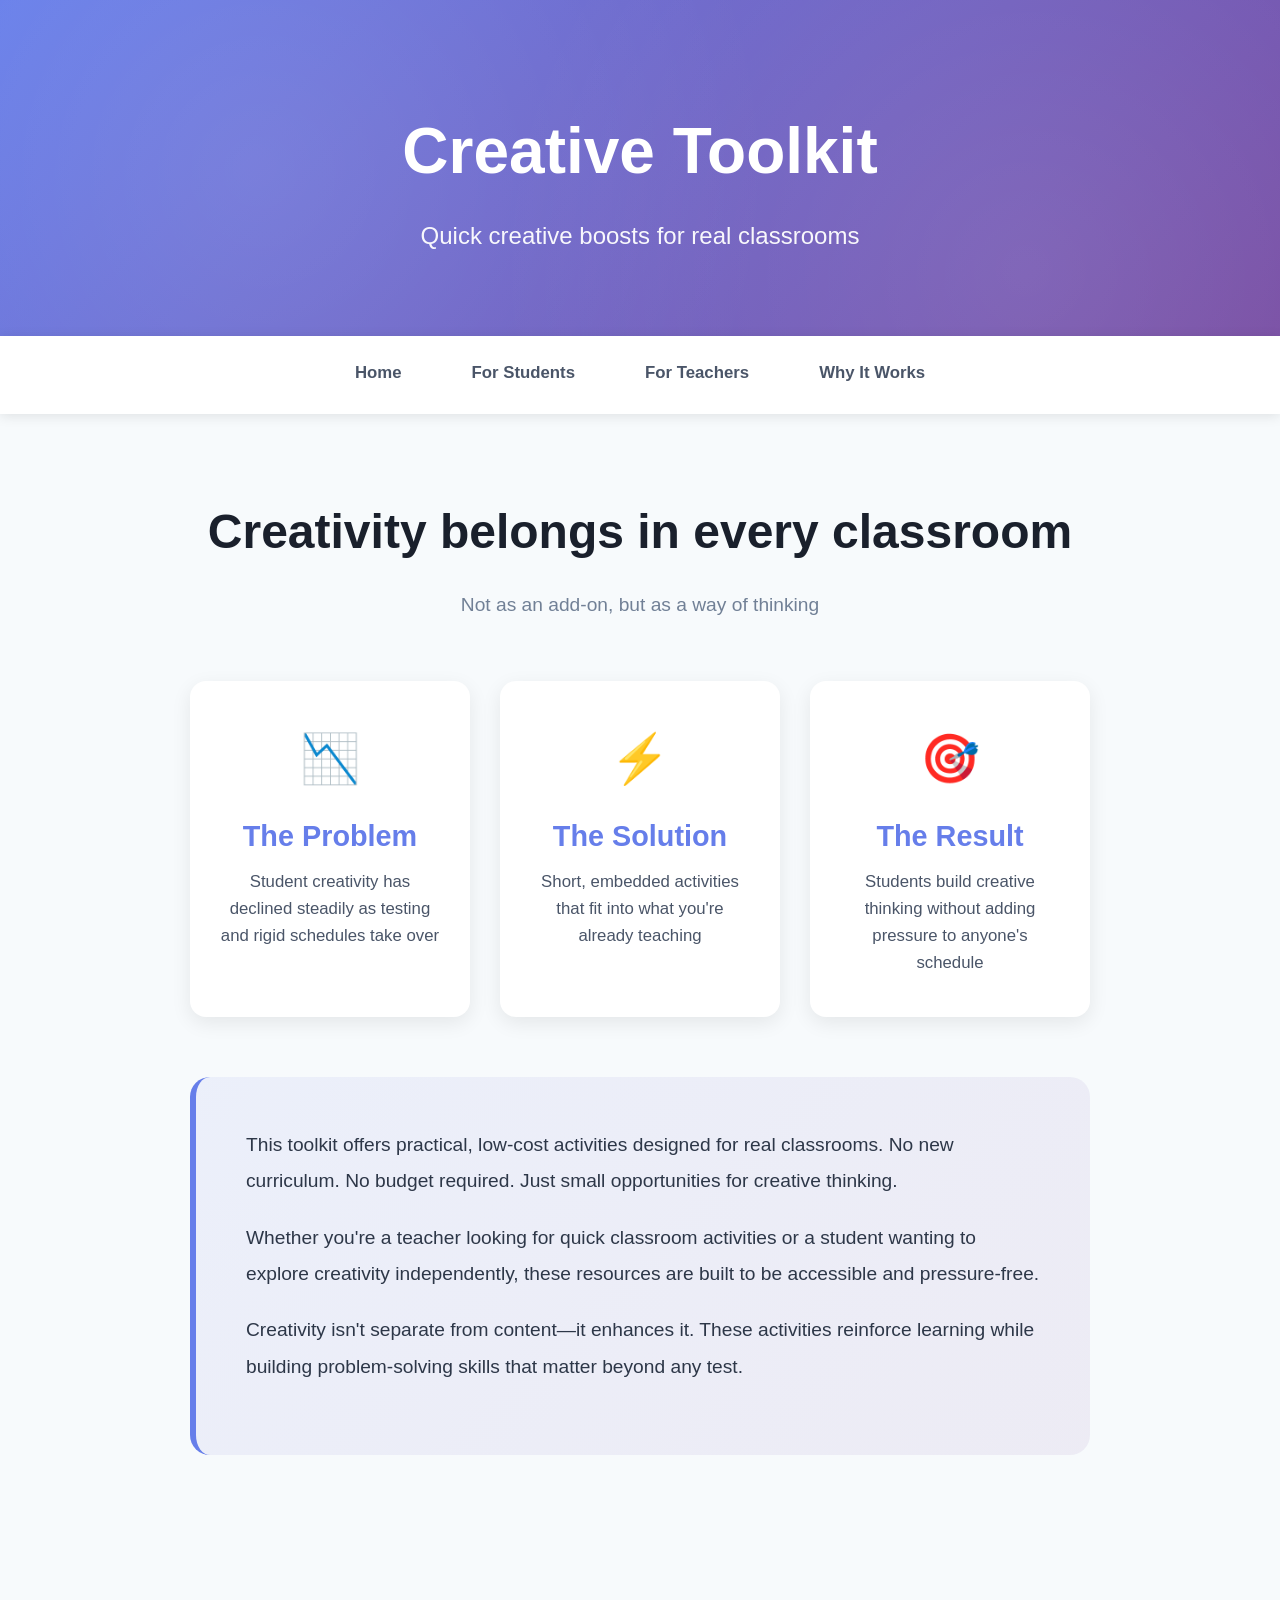
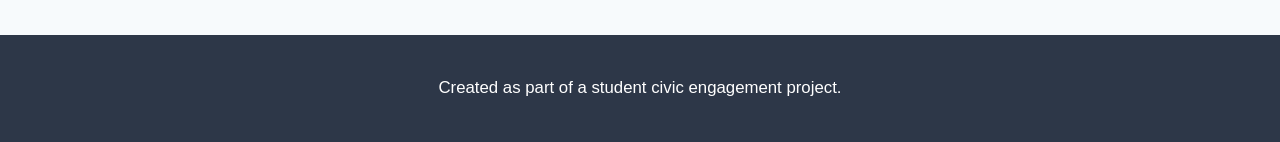
==== commit 44fe0ece: "Enhance layout and styles in index.html Updated styles and layout for improved responsiveness and ae" ====
--- a/index.html
+++ b/index.html
@@ -23,33 +23,54 @@
         }
 
         .container {
-            max-width: 1000px;
+            max-width: 1200px;
             margin: 0 auto;
             padding: 0 20px;
         }
 
+        /* Header Styles */
         header {
             background: linear-gradient(135deg, #667eea 0%, #764ba2 100%);
             color: white;
-            padding: 80px 20px 60px;
-            text-align: center;
+            padding: 100px 20px 80px;
+            text-align: center;
+            position: relative;
+            overflow: hidden;
+        }
+
+        header::before {
+            content: '';
+            position: absolute;
+            top: 0;
+            left: 0;
+            right: 0;
+            bottom: 0;
+            background: 
+                radial-gradient(circle at 20% 50%, rgba(255,255,255,0.1) 0%, transparent 50%),
+                radial-gradient(circle at 80% 80%, rgba(255,255,255,0.1) 0%, transparent 50%);
+            pointer-events: none;
         }
 
         header h1 {
-            font-size: 3.5rem;
-            font-weight: 700;
-            margin-bottom: 10px;
+            font-size: 4rem;
+            font-weight: 800;
+            margin-bottom: 15px;
+            position: relative;
+            z-index: 1;
         }
 
         header p {
-            font-size: 1.3rem;
+            font-size: 1.5rem;
             font-weight: 300;
             opacity: 0.95;
-        }
-
+            position: relative;
+            z-index: 1;
+        }
+
+        /* Navigation Styles */
         nav {
             background-color: white;
-            box-shadow: 0 2px 8px rgba(0, 0, 0, 0.1);
+            box-shadow: 0 2px 12px rgba(0, 0, 0, 0.1);
             position: sticky;
             top: 0;
             z-index: 100;
@@ -69,168 +90,411 @@
 
         nav a {
             display: block;
-            padding: 20px 30px;
+            padding: 24px 35px;
             text-decoration: none;
             color: #4a5568;
-            font-weight: 500;
+            font-weight: 600;
+            font-size: 1.05rem;
             transition: all 0.3s ease;
+            border-bottom: 3px solid transparent;
         }
 
         nav a:hover {
-            background-color: #edf2f7;
+            background-color: #f7fafc;
             color: #667eea;
-        }
-
+            border-bottom-color: #667eea;
+        }
+
+        /* Page Container */
+        .page {
+            display: none;
+        }
+
+        .page.active {
+            display: block;
+        }
+
+        /* Section Styles */
         section {
-            padding: 60px 20px;
-        }
-
-        section:nth-child(even) {
-            background-color: white;
+            padding: 80px 20px;
+            min-height: calc(100vh - 200px);
         }
 
         section h2 {
+            font-size: 3rem;
+            margin-bottom: 20px;
+            color: #1a202c;
+            text-align: center;
+            font-weight: 700;
+        }
+
+        .section-subtitle {
+            text-align: center;
+            font-size: 1.2rem;
+            color: #718096;
+            max-width: 700px;
+            margin: 0 auto 50px;
+        }
+
+        /* Home Page Styles */
+        .hero-content {
+            max-width: 900px;
+            margin: 0 auto;
+        }
+
+        .stat-cards {
+            display: grid;
+            grid-template-columns: repeat(auto-fit, minmax(250px, 1fr));
+            gap: 30px;
+            margin: 60px 0;
+        }
+
+        .stat-card {
+            background: white;
+            padding: 40px 30px;
+            border-radius: 16px;
+            text-align: center;
+            box-shadow: 0 6px 20px rgba(0, 0, 0, 0.08);
+            transition: transform 0.3s ease, box-shadow 0.3s ease;
+        }
+
+        .stat-card:hover {
+            transform: translateY(-8px);
+            box-shadow: 0 12px 30px rgba(102, 126, 234, 0.2);
+        }
+
+        .stat-icon {
+            font-size: 3rem;
+            margin-bottom: 15px;
+        }
+
+        .stat-card h3 {
+            font-size: 1.8rem;
+            color: #667eea;
+            margin-bottom: 10px;
+        }
+
+        .stat-card p {
+            color: #4a5568;
+            font-size: 1.05rem;
+            line-height: 1.6;
+        }
+
+        .intro-box {
+            background: linear-gradient(135deg, #667eea15 0%, #764ba215 100%);
+            padding: 50px;
+            border-radius: 20px;
+            margin: 40px 0;
+            border-left: 6px solid #667eea;
+        }
+
+        .intro-box p {
+            font-size: 1.2rem;
+            line-height: 1.9;
+            margin-bottom: 20px;
+            color: #2d3748;
+        }
+
+        /* Student Page Styles */
+        .intro-banner {
+            background: linear-gradient(135deg, #f093fb 0%, #f5576c 100%);
+            color: white;
+            padding: 40px;
+            border-radius: 16px;
+            margin-bottom: 60px;
+            text-align: center;
+        }
+
+        .intro-banner p {
+            font-size: 1.3rem;
+            line-height: 1.8;
+            max-width: 800px;
+            margin: 0 auto;
+        }
+
+        .activity-grid {
+            display: grid;
+            grid-template-columns: repeat(auto-fit, minmax(320px, 1fr));
+            gap: 30px;
+            margin: 50px 0;
+        }
+
+        .activity-card {
+            background: white;
+            padding: 35px;
+            border-radius: 16px;
+            box-shadow: 0 6px 20px rgba(0, 0, 0, 0.08);
+            transition: transform 0.3s ease, box-shadow 0.3s ease;
+            border-top: 5px solid #667eea;
+        }
+
+        .activity-card:nth-child(2) {
+            border-top-color: #f093fb;
+        }
+
+        .activity-card:nth-child(3) {
+            border-top-color: #4facfe;
+        }
+
+        .activity-card:nth-child(4) {
+            border-top-color: #43e97b;
+        }
+
+        .activity-card:nth-child(5) {
+            border-top-color: #fa709a;
+        }
+
+        .activity-card:hover {
+            transform: translateY(-8px);
+            box-shadow: 0 12px 30px rgba(0, 0, 0, 0.15);
+        }
+
+        .activity-card h4 {
+            font-size: 1.6rem;
+            color: #1a202c;
+            margin-bottom: 12px;
+            font-weight: 700;
+        }
+
+        .activity-meta {
+            color: #718096;
+            font-size: 1rem;
+            margin-bottom: 20px;
+            font-weight: 600;
+            display: flex;
+            align-items: center;
+            gap: 8px;
+        }
+
+        .activity-card ol {
+            margin-left: 20px;
+            margin-top: 15px;
+        }
+
+        .activity-card li {
+            margin-bottom: 12px;
+            font-size: 1.05rem;
+            line-height: 1.6;
+        }
+
+        /* Resource Section */
+        .resource-section {
+            background: linear-gradient(135deg, #a8edea 0%, #fed6e3 100%);
+            padding: 60px 40px;
+            border-radius: 20px;
+            margin-top: 80px;
+        }
+
+        .resource-section h3 {
+            font-size: 2.2rem;
+            color: #1a202c;
+            margin-bottom: 35px;
+            text-align: center;
+        }
+
+        .resource-grid {
+            display: grid;
+            grid-template-columns: repeat(auto-fit, minmax(300px, 1fr));
+            gap: 20px;
+            max-width: 1000px;
+            margin: 0 auto;
+        }
+
+        .resource-link {
+            display: block;
+            padding: 25px 30px;
+            background: white;
+            border-radius: 12px;
+            text-decoration: none;
+            color: #2d3748;
+            font-weight: 600;
+            font-size: 1.05rem;
+            box-shadow: 0 4px 12px rgba(0, 0, 0, 0.1);
+            transition: all 0.3s ease;
+            border-left: 5px solid #667eea;
+        }
+
+        .resource-link:hover {
+            background-color: #667eea;
+            color: white;
+            box-shadow: 0 8px 20px rgba(102, 126, 234, 0.3);
+            transform: translateX(5px);
+        }
+
+        /* Teacher Page Styles */
+        .teacher-intro {
+            background: linear-gradient(135deg, #4facfe 0%, #00f2fe 100%);
+            color: white;
+            padding: 50px;
+            border-radius: 20px;
+            margin-bottom: 60px;
+        }
+
+        .teacher-intro p {
+            font-size: 1.2rem;
+            line-height: 1.9;
+            margin-bottom: 20px;
+        }
+
+        .benefits-grid {
+            display: grid;
+            grid-template-columns: repeat(auto-fit, minmax(280px, 1fr));
+            gap: 30px;
+            margin: 60px 0;
+        }
+
+        .benefit-card {
+            background: white;
+            padding: 40px 30px;
+            border-radius: 16px;
+            box-shadow: 0 6px 20px rgba(0, 0, 0, 0.08);
+            text-align: center;
+            transition: transform 0.3s ease;
+        }
+
+        .benefit-card:hover {
+            transform: scale(1.05);
+        }
+
+        .benefit-icon {
+            font-size: 3.5rem;
+            margin-bottom: 20px;
+        }
+
+        .benefit-card h4 {
+            font-size: 1.5rem;
+            color: #667eea;
+            margin-bottom: 15px;
+            font-weight: 700;
+        }
+
+        .benefit-card p {
+            color: #4a5568;
+            font-size: 1.05rem;
+            line-height: 1.7;
+        }
+
+        /* Why It Works Page */
+        .why-hero {
+            background: linear-gradient(135deg, #ffecd2 0%, #fcb69f 100%);
+            padding: 60px 50px;
+            border-radius: 20px;
+            margin-bottom: 60px;
+            text-align: center;
+        }
+
+        .why-hero h3 {
             font-size: 2.5rem;
-            margin-bottom: 30px;
             color: #1a202c;
-            text-align: center;
-        }
-
-        section h3 {
+            margin-bottom: 25px;
+        }
+
+        .why-hero p {
+            font-size: 1.25rem;
+            line-height: 1.9;
+            max-width: 900px;
+            margin: 0 auto;
+            color: #2d3748;
+        }
+
+        .principles-grid {
+            display: grid;
+            grid-template-columns: repeat(auto-fit, minmax(350px, 1fr));
+            gap: 40px;
+            margin: 60px 0;
+        }
+
+        .principle-card {
+            background: white;
+            padding: 45px 40px;
+            border-radius: 16px;
+            box-shadow: 0 8px 25px rgba(0, 0, 0, 0.1);
+            border-top: 6px solid #667eea;
+        }
+
+        .principle-card:nth-child(2) {
+            border-top-color: #4facfe;
+        }
+
+        .principle-card:nth-child(3) {
+            border-top-color: #43e97b;
+        }
+
+        .principle-number {
+            display: inline-block;
+            width: 50px;
+            height: 50px;
+            background: linear-gradient(135deg, #667eea 0%, #764ba2 100%);
+            color: white;
+            border-radius: 50%;
+            text-align: center;
+            line-height: 50px;
+            font-size: 1.5rem;
+            font-weight: 700;
+            margin-bottom: 20px;
+        }
+
+        .principle-card h4 {
             font-size: 1.8rem;
-            margin: 40px 0 20px;
-            color: #2d3748;
-        }
-
-        .intro-text {
-            max-width: 800px;
-            margin: 0 auto 40px;
+            color: #1a202c;
+            margin-bottom: 15px;
+            font-weight: 700;
+        }
+
+        .principle-card p {
             font-size: 1.1rem;
             line-height: 1.8;
-        }
-
-        .intro-text p {
-            margin-bottom: 20px;
-        }
-
-        .activity-grid {
-            display: grid;
-            grid-template-columns: repeat(auto-fit, minmax(300px, 1fr));
-            gap: 25px;
-            margin: 40px 0;
-        }
-
-        .activity-card {
-            background: white;
-            padding: 30px;
-            border-radius: 12px;
-            box-shadow: 0 4px 12px rgba(0, 0, 0, 0.08);
-            transition: transform 0.3s ease, box-shadow 0.3s ease;
-        }
-
-        section:nth-child(even) .activity-card {
-            background: #f7fafc;
-        }
-
-        .activity-card:hover {
-            transform: translateY(-5px);
-            box-shadow: 0 8px 20px rgba(0, 0, 0, 0.12);
-        }
-
-        .activity-card h4 {
-            font-size: 1.4rem;
-            color: #667eea;
-            margin-bottom: 10px;
-        }
-
-        .activity-meta {
-            color: #718096;
-            font-size: 0.9rem;
-            margin-bottom: 15px;
-            font-weight: 500;
-        }
-
-        .activity-card ol, .activity-card ul {
-            margin-left: 20px;
-            margin-top: 10px;
-        }
-
-        .activity-card li {
-            margin-bottom: 8px;
-        }
-
-        .resource-list {
-            max-width: 700px;
-            margin: 30px auto;
-        }
-
-        .resource-list a {
-            display: block;
-            padding: 15px 20px;
-            margin-bottom: 12px;
-            background: white;
-            border-radius: 8px;
-            text-decoration: none;
-            color: #667eea;
-            font-weight: 500;
-            box-shadow: 0 2px 6px rgba(0, 0, 0, 0.08);
-            transition: all 0.3s ease;
-        }
-
-        section:nth-child(even) .resource-list a {
-            background: #f7fafc;
-        }
-
-        .resource-list a:hover {
-            background-color: #667eea;
-            color: white;
-            box-shadow: 0 4px 12px rgba(102, 126, 234, 0.3);
-        }
-
-        .why-works {
-            max-width: 800px;
-            margin: 30px auto;
-            background: #edf2f7;
-            padding: 30px;
-            border-radius: 12px;
-            border-left: 4px solid #667eea;
-        }
-
-        .why-works p {
-            margin-bottom: 15px;
-        }
-
-        .why-works strong {
-            color: #667eea;
-        }
-
+            color: #4a5568;
+        }
+
+        /* Footer */
         footer {
             background-color: #2d3748;
             color: white;
             text-align: center;
-            padding: 30px 20px;
-            margin-top: 40px;
-        }
-
+            padding: 40px 20px;
+            margin-top: 60px;
+            font-size: 1.05rem;
+        }
+
+        /* Mobile Responsive */
         @media (max-width: 768px) {
             header h1 {
-                font-size: 2.5rem;
+                font-size: 2.8rem;
             }
 
             header p {
-                font-size: 1.1rem;
+                font-size: 1.2rem;
             }
 
             nav a {
-                padding: 15px 20px;
+                padding: 18px 20px;
+                font-size: 0.95rem;
             }
 
             section h2 {
-                font-size: 2rem;
+                font-size: 2.2rem;
             }
 
-            .activity-grid {
+            .intro-box {
+                padding: 30px;
+            }
+
+            .activity-grid,
+            .stat-cards,
+            .benefits-grid,
+            .principles-grid {
                 grid-template-columns: 1fr;
+            }
+
+            .teacher-intro,
+            .intro-banner,
+            .why-hero {
+                padding: 30px 25px;
+            }
+
+            .resource-section {
+                padding: 40px 25px;
             }
         }
     </style>
@@ -243,169 +507,258 @@
 
     <nav>
         <ul>
-            <li><a href="#home">Home</a></li>
-            <li><a href="#students">For Students</a></li>
-            <li><a href="#teachers">For Teachers</a></li>
-            <li><a href="#why">Why It Works</a></li>
+            <li><a href="#" onclick="showPage('home'); return false;">Home</a></li>
+            <li><a href="#" onclick="showPage('students'); return false;">For Students</a></li>
+            <li><a href="#" onclick="showPage('teachers'); return false;">For Teachers</a></li>
+            <li><a href="#" onclick="showPage('why'); return false;">Why It Works</a></li>
         </ul>
     </nav>
 
-    <section id="home">
-        <div class="container">
-            <div class="intro-text">
-                <p>Student creativity has been declining for years. Standardized testing, rigid schedules, and budget cuts have squeezed out the space for creative thinking. But creativity isn't just for art class—it's a skill that applies to every subject and every career.</p>
-                
-                <p>This toolkit offers short, low-cost activities that fit into existing classes. No new curriculum. No extra budget. Just small moments that give students permission to think differently.</p>
-                
-                <p>Whether you're a teacher looking for quick classroom activities or a student wanting to explore creativity on your own, these tools are built to be practical and pressure-free.</p>
+    <!-- HOME PAGE -->
+    <div id="home" class="page active">
+        <section>
+            <div class="container">
+                <div class="hero-content">
+                    <h2>Creativity belongs in every classroom</h2>
+                    <p class="section-subtitle">Not as an add-on, but as a way of thinking</p>
+
+                    <div class="stat-cards">
+                        <div class="stat-card">
+                            <div class="stat-icon">📉</div>
+                            <h3>The Problem</h3>
+                            <p>Student creativity has declined steadily as testing and rigid schedules take over</p>
+                        </div>
+                        <div class="stat-card">
+                            <div class="stat-icon">⚡</div>
+                            <h3>The Solution</h3>
+                            <p>Short, embedded activities that fit into what you're already teaching</p>
+                        </div>
+                        <div class="stat-card">
+                            <div class="stat-icon">🎯</div>
+                            <h3>The Result</h3>
+                            <p>Students build creative thinking without adding pressure to anyone's schedule</p>
+                        </div>
+                    </div>
+
+                    <div class="intro-box">
+                        <p>This toolkit offers practical, low-cost activities designed for real classrooms. No new curriculum. No budget required. Just small opportunities for creative thinking.</p>
+                        
+                        <p>Whether you're a teacher looking for quick classroom activities or a student wanting to explore creativity independently, these resources are built to be accessible and pressure-free.</p>
+                        
+                        <p>Creativity isn't separate from content—it enhances it. These activities reinforce learning while building problem-solving skills that matter beyond any test.</p>
+                    </div>
+                </div>
             </div>
-        </div>
-    </section>
-
-    <section id="students">
-        <div class="container">
-            <h2>For Students</h2>
-            <div class="intro-text">
-                <p>You don't need permission to be creative. These activities take 5-15 minutes and require nothing more than what's already around you. Pick one, try it, and see where it takes you.</p>
+        </section>
+    </div>
+
+    <!-- STUDENTS PAGE -->
+    <div id="students" class="page">
+        <section>
+            <div class="container">
+                <h2>For Students</h2>
+                <p class="section-subtitle">You don't need permission to be creative</p>
+
+                <div class="intro-banner">
+                    <p>These activities take 5-15 minutes and require nothing more than what's already around you. Pick one, try it out, and see where it takes you. No grades, no judgment—just exploration.</p>
+                </div>
+
+                <div class="activity-grid">
+                    <div class="activity-card">
+                        <h4>Six-Word Story</h4>
+                        <p class="activity-meta">⏱ 5 minutes</p>
+                        <ol>
+                            <li>Pick any topic, memory, or feeling</li>
+                            <li>Write a complete story in exactly six words</li>
+                            <li>Read it aloud to yourself</li>
+                            <li>Try three different versions</li>
+                        </ol>
+                    </div>
+
+                    <div class="activity-card">
+                        <h4>Random Object Redesign</h4>
+                        <p class="activity-meta">⏱ 10 minutes</p>
+                        <ol>
+                            <li>Grab any object near you (pen, phone, cup)</li>
+                            <li>Sketch it as it is now</li>
+                            <li>Redesign it for a completely different purpose</li>
+                            <li>Draw your new version</li>
+                            <li>Write one sentence explaining the change</li>
+                        </ol>
+                    </div>
+
+                    <div class="activity-card">
+                        <h4>Sound Mapping</h4>
+                        <p class="activity-meta">⏱ 8 minutes</p>
+                        <ol>
+                            <li>Close your eyes and listen for two minutes</li>
+                            <li>Draw a map of every sound you hear</li>
+                            <li>Use shapes, lines, or colors to represent each sound</li>
+                            <li>Label three sounds you usually ignore</li>
+                        </ol>
+                    </div>
+
+                    <div class="activity-card">
+                        <h4>Constraint Challenge</h4>
+                        <p class="activity-meta">⏱ 12 minutes</p>
+                        <ol>
+                            <li>Choose a creative task (poem, drawing, song idea)</li>
+                            <li>Add a weird constraint (only use three colors, no letter "e", must rhyme with "blue")</li>
+                            <li>Create something within that limit</li>
+                            <li>Reflect on how the constraint changed your process</li>
+                        </ol>
+                    </div>
+
+                    <div class="activity-card">
+                        <h4>Perspective Flip</h4>
+                        <p class="activity-meta">⏱ 10 minutes</p>
+                        <ol>
+                            <li>Think of something familiar (your school, your neighborhood)</li>
+                            <li>Describe it from the perspective of an animal, alien, or time traveler</li>
+                            <li>Write 5-7 sentences in that voice</li>
+                        </ol>
+                    </div>
+                </div>
+
+                <div class="resource-section">
+                    <h3>Free Creative Resources</h3>
+                    <div class="resource-grid">
+                        <a href="https://www.metmuseum.org/art/collection" target="_blank" class="resource-link">Metropolitan Museum of Art — 400,000+ public domain artworks</a>
+                        <a href="https://www.reedsy.com/prompts" target="_blank" class="resource-link">Reedsy Prompts — Daily creative writing challenges</a>
+                        <a href="https://beepbox.co" target="_blank" class="resource-link">BeepBox — Free browser-based music creation tool</a>
+                        <a href="https://www.nga.gov/open-access-images.html" target="_blank" class="resource-link">National Gallery of Art — Open access image collection</a>
+                        <a href="https://www.figma.com" target="_blank" class="resource-link">Figma — Free design and prototyping tool</a>
+                        <a href="https://www.khanacademy.org/computing/pixar" target="_blank" class="resource-link">Khan Academy × Pixar — Free courses on creative storytelling</a>
+                    </div>
+                </div>
             </div>
-
-            <div class="activity-grid">
-                <div class="activity-card">
-                    <h4>Six-Word Story</h4>
-                    <p class="activity-meta">⏱ 5 minutes</p>
-                    <ol>
-                        <li>Pick any topic, memory, or feeling</li>
-                        <li>Write a complete story in exactly six words</li>
-                        <li>Read it aloud to yourself</li>
-                        <li>Try three different versions</li>
-                    </ol>
-                </div>
-
-                <div class="activity-card">
-                    <h4>Random Object Redesign</h4>
-                    <p class="activity-meta">⏱ 10 minutes</p>
-                    <ol>
-                        <li>Grab any object near you (pen, phone, cup)</li>
-                        <li>Sketch it as it is now</li>
-                        <li>Redesign it for a completely different purpose</li>
-                        <li>Draw your new version</li>
-                        <li>Write one sentence explaining the change</li>
-                    </ol>
-                </div>
-
-                <div class="activity-card">
-                    <h4>Sound Mapping</h4>
-                    <p class="activity-meta">⏱ 8 minutes</p>
-                    <ol>
-                        <li>Close your eyes and listen for two minutes</li>
-                        <li>Draw a map of every sound you hear</li>
-                        <li>Use shapes, lines, or colors to represent each sound</li>
-                        <li>Label three sounds you usually ignore</li>
-                    </ol>
-                </div>
-
-                <div class="activity-card">
-                    <h4>Constraint Challenge</h4>
-                    <p class="activity-meta">⏱ 12 minutes</p>
-                    <ol>
-                        <li>Choose a creative task (poem, drawing, song idea)</li>
-                        <li>Add a weird constraint (only use three colors, no letter "e", must rhyme with "blue")</li>
-                        <li>Create something within that limit</li>
-                        <li>Reflect on how the constraint changed your process</li>
-                    </ol>
-                </div>
-
-                <div class="activity-card">
-                    <h4>Perspective Flip</h4>
-                    <p class="activity-meta">⏱ 10 minutes</p>
-                    <ol>
-                        <li>Think of something familiar (your school, your neighborhood)</li>
-                        <li>Describe it from the perspective of an animal, alien, or time traveler</li>
-                        <li>Write 5-7 sentences in that voice</li>
-                    </ol>
+        </section>
+    </div>
+
+    <!-- TEACHERS PAGE -->
+    <div id="teachers" class="page">
+        <section>
+            <div class="container">
+                <h2>For Teachers</h2>
+                <p class="section-subtitle">Embed creativity into what you're already teaching</p>
+
+                <div class="teacher-intro">
+                    <p>Student creativity has dropped steadily over the past few decades. More testing, tighter schedules, and fewer opportunities for open-ended exploration have squeezed out creative thinking.</p>
+                    
+                    <p>But creativity isn't extra. It builds problem-solving, critical thinking, and resilience. These activities fit into your existing curriculum—no new courses, no budget required. Use them as warm-ups, transitions, or brain breaks.</p>
+                </div>
+
+                <h3 style="text-align: center; font-size: 2.2rem; margin-bottom: 40px;">Classroom-Ready Activities</h3>
+
+                <div class="activity-grid">
+                    <div class="activity-card">
+                        <h4>One-Minute Sketch</h4>
+                        <p class="activity-meta">📚 Any subject | ⏱ 5 minutes</p>
+                        <p style="font-size: 1.05rem; line-height: 1.7;">Students visualize a concept from the lesson (photosynthesis, a math problem, a historical event) and sketch it in 60 seconds, then explain their choices to a partner.</p>
+                    </div>
+
+                    <div class="activity-card">
+                        <h4>Question Chain</h4>
+                        <p class="activity-meta">📚 Science, Social Studies, English | ⏱ 8 minutes</p>
+                        <p style="font-size: 1.05rem; line-height: 1.7;">Start with a topic from your lesson and have students generate five questions about it, with each question building on the previous one.</p>
+                    </div>
+
+                    <div class="activity-card">
+                        <h4>Reverse Engineering</h4>
+                        <p class="activity-meta">📚 Math, Science, History | ⏱ 10 minutes</p>
+                        <p style="font-size: 1.05rem; line-height: 1.7;">Give students the answer or outcome and ask them to work backwards to figure out the question, process, or context that led to it.</p>
+                    </div>
+
+                    <div class="activity-card">
+                        <h4>Three-Word Summary</h4>
+                        <p class="activity-meta">📚 Any subject | ⏱ 5 minutes</p>
+                        <p style="font-size: 1.05rem; line-height: 1.7;">After a lesson or reading, students distill the main idea into exactly three words, then share and compare with classmates.</p>
+                    </div>
+
+                    <div class="activity-card">
+                        <h4>Metaphor Translation</h4>
+                        <p class="activity-meta">📚 Science, Math, English | ⏱ 12 minutes</p>
+                        <p style="font-size: 1.05rem; line-height: 1.7;">Students explain a concept from class using a metaphor from a completely unrelated domain (explain photosynthesis as a city, describe a math equation as a recipe).</p>
+                    </div>
+                </div>
+
+                <h3 style="text-align: center; font-size: 2.2rem; margin: 80px 0 40px;">Why This Approach Works</h3>
+
+                <div class="benefits-grid">
+                    <div class="benefit-card">
+                        <div class="benefit-icon">⚡</div>
+                        <h4>Feasible</h4>
+                        <p>Each activity takes 5-15 minutes. No lesson plans to rewrite. No supplies to buy. They fit seamlessly into existing class time.</p>
+                    </div>
+
+                    <div class="benefit-card">
+                        <div class="benefit-icon">🌍</div>
+                        <h4>Equitable</h4>
+                        <p>These activities require nothing more than paper and a pen. Every student can participate regardless of resources.</p>
+                    </div>
+
+                    <div class="benefit-card">
+                        <div class="benefit-icon">🎯</div>
+                        <h4>Integrated</h4>
+                        <p>Creativity reinforces content. These activities build divergent thinking while strengthening what you're already teaching.</p>
+                    </div>
                 </div>
             </div>
-
-            <h3>Free Creative Resources</h3>
-            <div class="resource-list">
-                <a href="https://www.metmuseum.org/art/collection" target="_blank">Metropolitan Museum of Art — 400,000+ public domain artworks</a>
-                <a href="https://www.reedsy.com/prompts" target="_blank">Reedsy Prompts — Daily creative writing challenges</a>
-                <a href="https://beepbox.co" target="_blank">BeepBox — Free browser-based music creation tool</a>
-                <a href="https://www.nga.gov/open-access-images.html" target="_blank">National Gallery of Art — Open access image collection</a>
-                <a href="https://www.figma.com" target="_blank">Figma — Free design and prototyping tool</a>
-                <a href="https://www.khanacademy.org/computing/pixar" target="_blank">Khan Academy × Pixar — Free courses on creative storytelling</a>
+        </section>
+    </div>
+
+    <!-- WHY IT WORKS PAGE -->
+    <div id="why" class="page">
+        <section>
+            <div class="container">
+                <h2>Why It Works</h2>
+                <p class="section-subtitle">Small moments, big impact</p>
+
+                <div class="why-hero">
+                    <h3>Creativity isn't extra</h3>
+                    <p>It's not about adding more to an already packed schedule. These activities make space for students to think differently within the time you already have. They're designed to be embedded, not extra.</p>
+                </div>
+
+                <div class="principles-grid">
+                    <div class="principle-card">
+                        <div class="principle-number">1</div>
+                        <h4>Regular Practice Builds Skills</h4>
+                        <p>When students practice creative thinking regularly—even in small doses—they build flexibility, curiosity, and confidence. These aren't soft skills. They're essential for problem-solving in every subject and real-world challenge.</p>
+                    </div>
+
+                    <div class="principle-card">
+                        <div class="principle-number">2</div>
+                        <h4>Low Stakes, High Value</h4>
+                        <p>These activities work because they're short, accessible, and tied to real learning. No special training required. No expensive materials. Just opportunities to explore ideas in ways that standardized tests don't measure but that matter deeply.</p>
+                    </div>
+
+                    <div class="principle-card">
+                        <div class="principle-number">3</div>
+                        <h4>Transfer Beyond the Classroom</h4>
+                        <p>Creative thinking skills transfer across disciplines and into life. Students who regularly engage with open-ended problems become better at adapting, innovating, and approaching challenges from multiple angles.</p>
+                    </div>
+                </div>
+
+                <div class="intro-box" style="margin-top: 60px;">
+                    <p style="font-size: 1.2rem; text-align: center; margin: 0;">
+                        <strong>The goal isn't to create artists.</strong> It's to help every student become a more flexible, curious, and confident thinker—no matter what path they choose.
+                    </p>
+                </div>
             </div>
-        </div>
-    </section>
-
-    <section id="teachers">
-        <div class="container">
-            <h2>For Teachers</h2>
-            <div class="intro-text">
-                <p>Creativity in schools has dropped steadily over the past few decades. Students spend less time exploring open-ended problems and more time filling in bubbles. But creativity isn't extra—it's essential. It builds problem-solving, critical thinking, and resilience.</p>
-                
-                <p>These activities aren't meant to replace your curriculum. They're designed to fit into it. They take 5-15 minutes, require no budget, and work across subjects. Use them as warm-ups, transitions, or brain breaks.</p>
-            </div>
-
-            <h3>Creative Activities</h3>
-            <div class="activity-grid">
-                <div class="activity-card">
-                    <h4>One-Minute Sketch</h4>
-                    <p class="activity-meta">📚 Any subject | ⏱ 5 minutes</p>
-                    <p>Students visualize a concept from the lesson (photosynthesis, a math problem, a historical event) and sketch it in 60 seconds, then explain their choices to a partner.</p>
-                </div>
-
-                <div class="activity-card">
-                    <h4>Question Chain</h4>
-                    <p class="activity-meta">📚 Science, Social Studies, English | ⏱ 8 minutes</p>
-                    <p>Start with a topic from your lesson and have students generate five questions about it, with each question building on the previous one.</p>
-                </div>
-
-                <div class="activity-card">
-                    <h4>Reverse Engineering</h4>
-                    <p class="activity-meta">📚 Math, Science, History | ⏱ 10 minutes</p>
-                    <p>Give students the answer or outcome and ask them to work backwards to figure out the question, process, or context that led to it.</p>
-                </div>
-
-                <div class="activity-card">
-                    <h4>Three-Word Summary</h4>
-                    <p class="activity-meta">📚 Any subject | ⏱ 5 minutes</p>
-                    <p>After a lesson or reading, students distill the main idea into exactly three words, then share and compare with classmates.</p>
-                </div>
-
-                <div class="activity-card">
-                    <h4>Metaphor Translation</h4>
-                    <p class="activity-meta">📚 Science, Math, English | ⏱ 12 minutes</p>
-                    <p>Students explain a concept from class using a metaphor from a completely unrelated domain (explain photosynthesis as a city, describe a math equation as a recipe).</p>
-                </div>
-            </div>
-
-            <h3>Why This Works</h3>
-            <div class="why-works">
-                <p><strong>Feasibility:</strong> Each activity takes 5-15 minutes. No lesson plans to rewrite. No supplies to buy. They fit into existing class time as warm-ups, transitions, or reflections.</p>
-                
-                <p><strong>Equity:</strong> These activities require nothing more than paper and a pen. Every student can participate regardless of resources at home or school budget constraints.</p>
-                
-                <p><strong>Integration:</strong> Creativity isn't separate from content. These activities reinforce what you're already teaching while building divergent thinking, problem-solving, and student voice.</p>
-            </div>
-        </div>
-    </section>
-
-    <section id="why">
-        <div class="container">
-            <h2>Why It Works</h2>
-            <div class="intro-text">
-                <p>Creativity isn't about adding more to an already packed schedule. It's about making space for students to think differently within the time you already have. These activities are designed to be embedded, not extra.</p>
-                
-                <p>They work because they're short, accessible, and tied to real learning. No special training. No expensive materials. Just small opportunities for students to explore ideas in ways that standardized tests don't reward but real life does.</p>
-                
-                <p>When students practice creative thinking regularly—even in small doses—they build flexibility, curiosity, and confidence. Those skills transfer to every subject and every challenge they'll face.</p>
-            </div>
-        </div>
-    </section>
+        </section>
+    </div>
 
     <footer>
         <p>Created as part of a student civic engagement project.</p>
     </footer>
+
+    <script>
+        function showPage(pageId) {
+            const pages = document.querySelectorAll('.page');
+            pages.forEach(page => page.classList.remove('active'));
+            document.getElementById(pageId).classList.add('active');
+            window.scrollTo(0, 0);
+        }
+    </script>
 </body>
 </html>
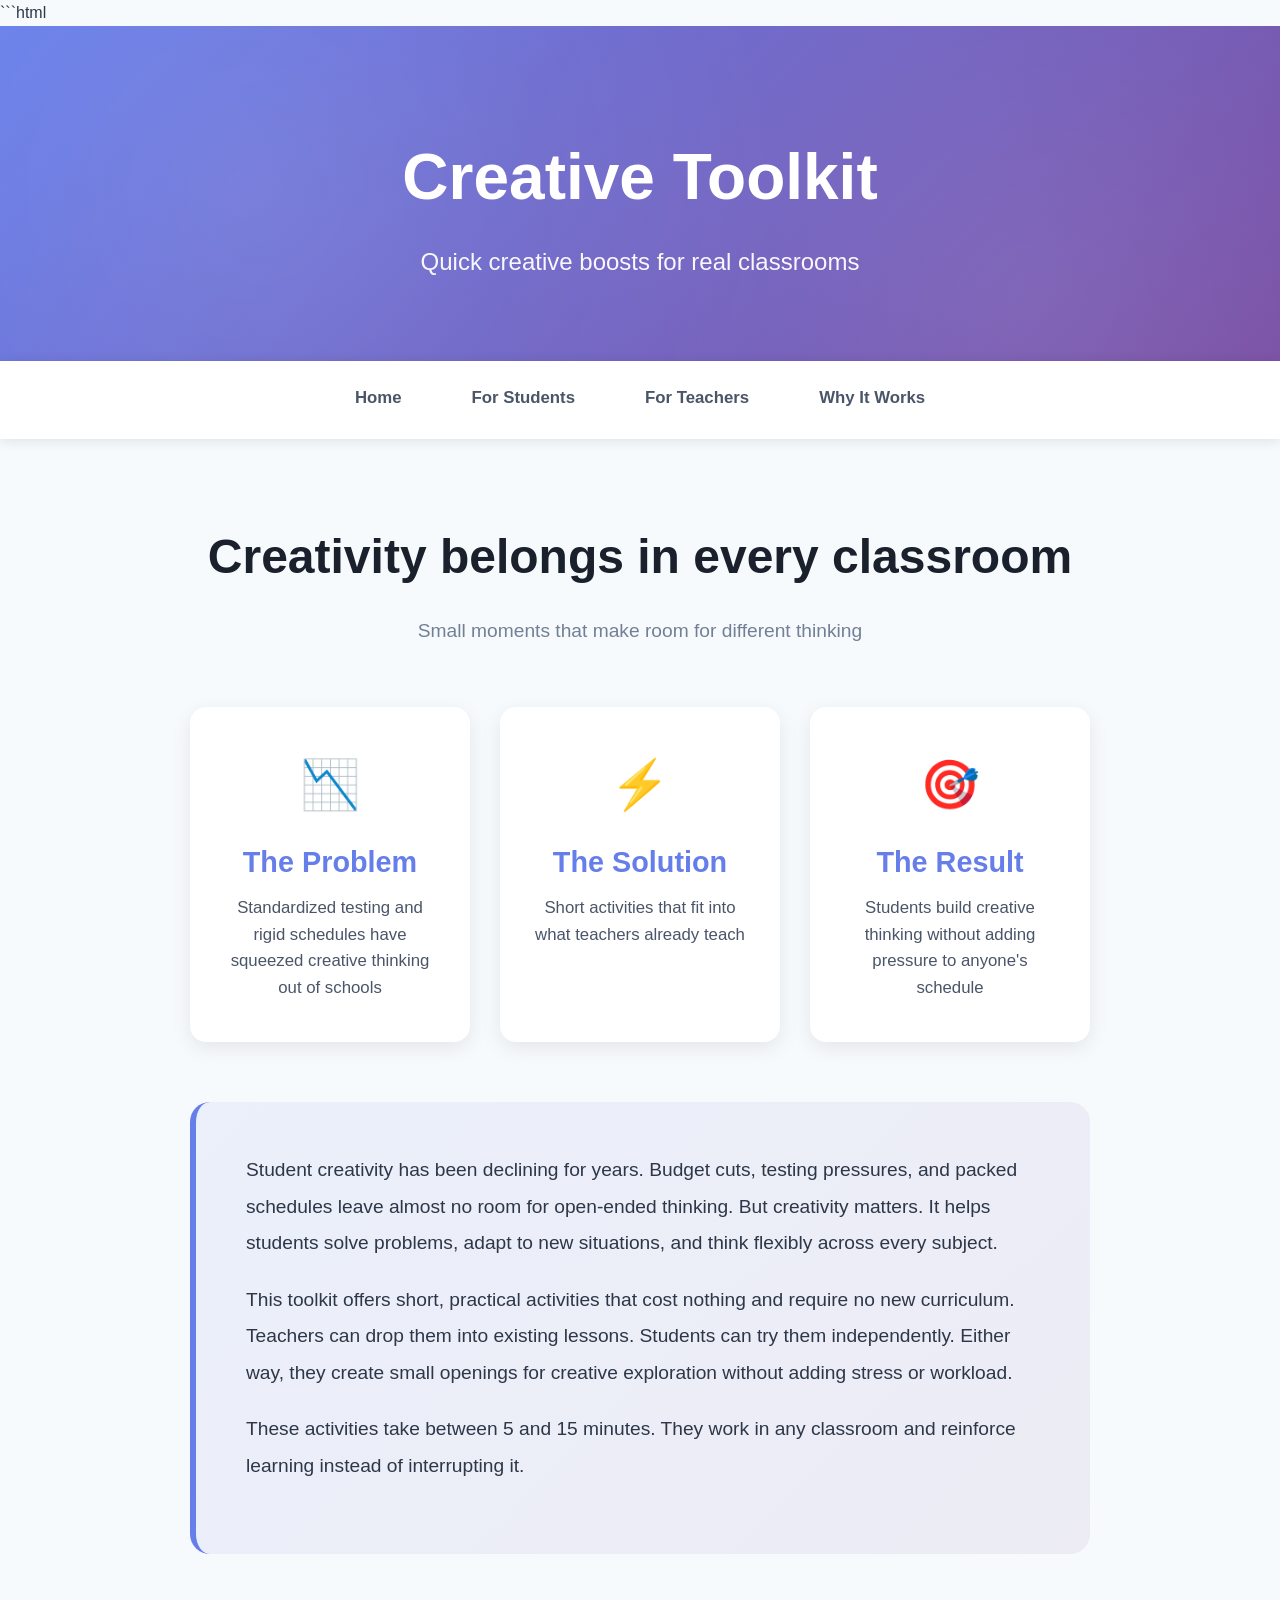
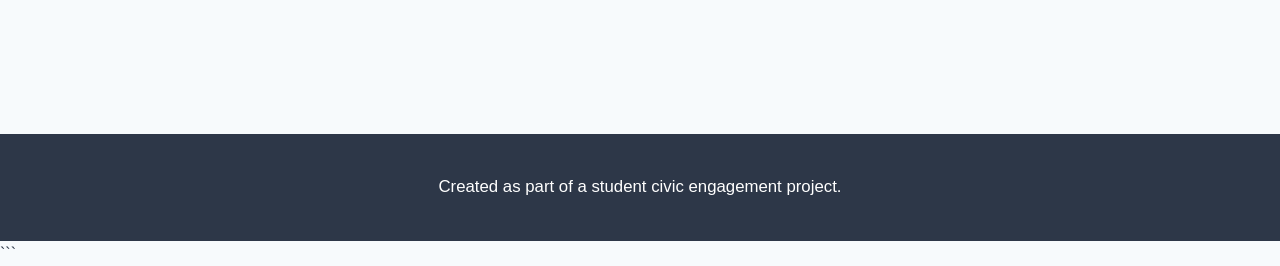
==== commit babd64c6: "Revise text for clarity and conciseness in index.html" ====
--- a/index.html
+++ b/index.html
@@ -1,3 +1,4 @@
+```html
 <!DOCTYPE html>
 <html lang="en">
 <head>
@@ -520,18 +521,18 @@
             <div class="container">
                 <div class="hero-content">
                     <h2>Creativity belongs in every classroom</h2>
-                    <p class="section-subtitle">Not as an add-on, but as a way of thinking</p>
+                    <p class="section-subtitle">Small moments that make room for different thinking</p>
 
                     <div class="stat-cards">
                         <div class="stat-card">
                             <div class="stat-icon">📉</div>
                             <h3>The Problem</h3>
-                            <p>Student creativity has declined steadily as testing and rigid schedules take over</p>
+                            <p>Standardized testing and rigid schedules have squeezed creative thinking out of schools</p>
                         </div>
                         <div class="stat-card">
                             <div class="stat-icon">⚡</div>
                             <h3>The Solution</h3>
-                            <p>Short, embedded activities that fit into what you're already teaching</p>
+                            <p>Short activities that fit into what teachers already teach</p>
                         </div>
                         <div class="stat-card">
                             <div class="stat-icon">🎯</div>
@@ -541,11 +542,11 @@
                     </div>
 
                     <div class="intro-box">
-                        <p>This toolkit offers practical, low-cost activities designed for real classrooms. No new curriculum. No budget required. Just small opportunities for creative thinking.</p>
+                        <p>Student creativity has been declining for years. Budget cuts, testing pressures, and packed schedules leave almost no room for open-ended thinking. But creativity matters. It helps students solve problems, adapt to new situations, and think flexibly across every subject.</p>
                         
-                        <p>Whether you're a teacher looking for quick classroom activities or a student wanting to explore creativity independently, these resources are built to be accessible and pressure-free.</p>
+                        <p>This toolkit offers short, practical activities that cost nothing and require no new curriculum. Teachers can drop them into existing lessons. Students can try them independently. Either way, they create small openings for creative exploration without adding stress or workload.</p>
                         
-                        <p>Creativity isn't separate from content—it enhances it. These activities reinforce learning while building problem-solving skills that matter beyond any test.</p>
+                        <p>These activities take between 5 and 15 minutes. They work in any classroom and reinforce learning instead of interrupting it.</p>
                     </div>
                 </div>
             </div>
@@ -557,10 +558,10 @@
         <section>
             <div class="container">
                 <h2>For Students</h2>
-                <p class="section-subtitle">You don't need permission to be creative</p>
+                <p class="section-subtitle">You don't need permission to think creatively</p>
 
                 <div class="intro-banner">
-                    <p>These activities take 5-15 minutes and require nothing more than what's already around you. Pick one, try it out, and see where it takes you. No grades, no judgment—just exploration.</p>
+                    <p>These activities take 5 to 15 minutes. You don't need special supplies or approval. Pick one, try it, and see what happens. There are no grades here.</p>
                 </div>
 
                 <div class="activity-grid">
@@ -605,7 +606,7 @@
                             <li>Choose a creative task (poem, drawing, song idea)</li>
                             <li>Add a weird constraint (only use three colors, no letter "e", must rhyme with "blue")</li>
                             <li>Create something within that limit</li>
-                            <li>Reflect on how the constraint changed your process</li>
+                            <li>Notice how the constraint changed your process</li>
                         </ol>
                     </div>
 
@@ -615,7 +616,7 @@
                         <ol>
                             <li>Think of something familiar (your school, your neighborhood)</li>
                             <li>Describe it from the perspective of an animal, alien, or time traveler</li>
-                            <li>Write 5-7 sentences in that voice</li>
+                            <li>Write 5 to 7 sentences in that voice</li>
                         </ol>
                     </div>
                 </div>
@@ -623,12 +624,12 @@
                 <div class="resource-section">
                     <h3>Free Creative Resources</h3>
                     <div class="resource-grid">
-                        <a href="https://www.metmuseum.org/art/collection" target="_blank" class="resource-link">Metropolitan Museum of Art — 400,000+ public domain artworks</a>
-                        <a href="https://www.reedsy.com/prompts" target="_blank" class="resource-link">Reedsy Prompts — Daily creative writing challenges</a>
-                        <a href="https://beepbox.co" target="_blank" class="resource-link">BeepBox — Free browser-based music creation tool</a>
-                        <a href="https://www.nga.gov/open-access-images.html" target="_blank" class="resource-link">National Gallery of Art — Open access image collection</a>
-                        <a href="https://www.figma.com" target="_blank" class="resource-link">Figma — Free design and prototyping tool</a>
-                        <a href="https://www.khanacademy.org/computing/pixar" target="_blank" class="resource-link">Khan Academy × Pixar — Free courses on creative storytelling</a>
+                        <a href="https://www.metmuseum.org/art/collection" target="_blank" class="resource-link">Metropolitan Museum of Art: 400,000+ public domain artworks</a>
+                        <a href="https://www.reedsy.com/prompts" target="_blank" class="resource-link">Reedsy Prompts: Daily creative writing challenges</a>
+                        <a href="https://beepbox.co" target="_blank" class="resource-link">BeepBox: Free browser-based music creation tool</a>
+                        <a href="https://www.nga.gov/open-access-images.html" target="_blank" class="resource-link">National Gallery of Art: Open access image collection</a>
+                        <a href="https://www.figma.com" target="_blank" class="resource-link">Figma: Free design and prototyping tool</a>
+                        <a href="https://www.khanacademy.org/computing/pixar" target="_blank" class="resource-link">Khan Academy + Pixar: Free courses on creative storytelling</a>
                     </div>
                 </div>
             </div>
@@ -640,12 +641,12 @@
         <section>
             <div class="container">
                 <h2>For Teachers</h2>
-                <p class="section-subtitle">Embed creativity into what you're already teaching</p>
+                <p class="section-subtitle">Fit creativity into what you already teach</p>
 
                 <div class="teacher-intro">
-                    <p>Student creativity has dropped steadily over the past few decades. More testing, tighter schedules, and fewer opportunities for open-ended exploration have squeezed out creative thinking.</p>
+                    <p>Creative thinking in schools has been declining for decades. More testing and tighter schedules have left less room for exploration. But creativity builds problem-solving, adaptability, and critical thinking.</p>
                     
-                    <p>But creativity isn't extra. It builds problem-solving, critical thinking, and resilience. These activities fit into your existing curriculum—no new courses, no budget required. Use them as warm-ups, transitions, or brain breaks.</p>
+                    <p>These activities slot into your existing lessons. No new courses. No budget. Use them as warm-ups, transitions, or brain breaks. They take 5 to 15 minutes and reinforce what you're already teaching.</p>
                 </div>
 
                 <h3 style="text-align: center; font-size: 2.2rem; margin-bottom: 40px;">Classroom-Ready Activities</h3>
@@ -654,31 +655,31 @@
                     <div class="activity-card">
                         <h4>One-Minute Sketch</h4>
                         <p class="activity-meta">📚 Any subject | ⏱ 5 minutes</p>
-                        <p style="font-size: 1.05rem; line-height: 1.7;">Students visualize a concept from the lesson (photosynthesis, a math problem, a historical event) and sketch it in 60 seconds, then explain their choices to a partner.</p>
+                        <p style="font-size: 1.05rem; line-height: 1.7;">Students visualize a concept from the lesson (photosynthesis, a math problem, a historical event) and sketch it in 60 seconds, then explain their drawing to a partner.</p>
                     </div>
 
                     <div class="activity-card">
                         <h4>Question Chain</h4>
                         <p class="activity-meta">📚 Science, Social Studies, English | ⏱ 8 minutes</p>
-                        <p style="font-size: 1.05rem; line-height: 1.7;">Start with a topic from your lesson and have students generate five questions about it, with each question building on the previous one.</p>
+                        <p style="font-size: 1.05rem; line-height: 1.7;">Start with a topic from your lesson. Students write five questions about it, with each question building on the one before.</p>
                     </div>
 
                     <div class="activity-card">
                         <h4>Reverse Engineering</h4>
                         <p class="activity-meta">📚 Math, Science, History | ⏱ 10 minutes</p>
-                        <p style="font-size: 1.05rem; line-height: 1.7;">Give students the answer or outcome and ask them to work backwards to figure out the question, process, or context that led to it.</p>
+                        <p style="font-size: 1.05rem; line-height: 1.7;">Give students the answer or outcome. They work backwards to figure out the question, process, or context that led to it.</p>
                     </div>
 
                     <div class="activity-card">
                         <h4>Three-Word Summary</h4>
                         <p class="activity-meta">📚 Any subject | ⏱ 5 minutes</p>
-                        <p style="font-size: 1.05rem; line-height: 1.7;">After a lesson or reading, students distill the main idea into exactly three words, then share and compare with classmates.</p>
+                        <p style="font-size: 1.05rem; line-height: 1.7;">After a lesson or reading, students distill the main idea into exactly three words, then compare with classmates.</p>
                     </div>
 
                     <div class="activity-card">
                         <h4>Metaphor Translation</h4>
                         <p class="activity-meta">📚 Science, Math, English | ⏱ 12 minutes</p>
-                        <p style="font-size: 1.05rem; line-height: 1.7;">Students explain a concept from class using a metaphor from a completely unrelated domain (explain photosynthesis as a city, describe a math equation as a recipe).</p>
+                        <p style="font-size: 1.05rem; line-height: 1.7;">Students explain a concept using a metaphor from an unrelated area. Photosynthesis as a city. A math equation as a recipe.</p>
                     </div>
                 </div>
 
@@ -688,19 +689,19 @@
                     <div class="benefit-card">
                         <div class="benefit-icon">⚡</div>
                         <h4>Feasible</h4>
-                        <p>Each activity takes 5-15 minutes. No lesson plans to rewrite. No supplies to buy. They fit seamlessly into existing class time.</p>
+                        <p>Each activity takes 5 to 15 minutes. You don't rewrite lesson plans or buy supplies. They fit into existing class time.</p>
                     </div>
 
                     <div class="benefit-card">
                         <div class="benefit-icon">🌍</div>
                         <h4>Equitable</h4>
-                        <p>These activities require nothing more than paper and a pen. Every student can participate regardless of resources.</p>
+                        <p>Students need paper and a pen. Every student can participate regardless of what resources they have at home or what the school can afford.</p>
                     </div>
 
                     <div class="benefit-card">
                         <div class="benefit-icon">🎯</div>
                         <h4>Integrated</h4>
-                        <p>Creativity reinforces content. These activities build divergent thinking while strengthening what you're already teaching.</p>
+                        <p>These activities strengthen the content you already teach. They build divergent thinking while reinforcing your curriculum.</p>
                     </div>
                 </div>
             </div>
@@ -712,36 +713,36 @@
         <section>
             <div class="container">
                 <h2>Why It Works</h2>
-                <p class="section-subtitle">Small moments, big impact</p>
+                <p class="section-subtitle">Small changes, real results</p>
 
                 <div class="why-hero">
-                    <h3>Creativity isn't extra</h3>
-                    <p>It's not about adding more to an already packed schedule. These activities make space for students to think differently within the time you already have. They're designed to be embedded, not extra.</p>
+                    <h3>Creativity fits inside what you already do</h3>
+                    <p>These activities don't add to your schedule. They make space for students to think differently within the time you already have. They're designed to work with your curriculum, not replace it.</p>
                 </div>
 
                 <div class="principles-grid">
                     <div class="principle-card">
                         <div class="principle-number">1</div>
-                        <h4>Regular Practice Builds Skills</h4>
-                        <p>When students practice creative thinking regularly—even in small doses—they build flexibility, curiosity, and confidence. These aren't soft skills. They're essential for problem-solving in every subject and real-world challenge.</p>
+                        <h4>Practice Builds Flexibility</h4>
+                        <p>When students engage with open-ended problems regularly, even in short bursts, they get better at thinking from multiple angles. This matters in every subject and transfers to challenges outside school.</p>
                     </div>
 
                     <div class="principle-card">
                         <div class="principle-number">2</div>
-                        <h4>Low Stakes, High Value</h4>
-                        <p>These activities work because they're short, accessible, and tied to real learning. No special training required. No expensive materials. Just opportunities to explore ideas in ways that standardized tests don't measure but that matter deeply.</p>
+                        <h4>Low Stakes Remove Pressure</h4>
+                        <p>These activities are short, accessible, and tied to real learning. No special training. No expensive materials. Students explore ideas without worrying about being graded on creativity.</p>
                     </div>
 
                     <div class="principle-card">
                         <div class="principle-number">3</div>
-                        <h4>Transfer Beyond the Classroom</h4>
-                        <p>Creative thinking skills transfer across disciplines and into life. Students who regularly engage with open-ended problems become better at adapting, innovating, and approaching challenges from multiple angles.</p>
+                        <h4>Skills Transfer Across Contexts</h4>
+                        <p>Creative thinking applies everywhere. Students who practice it become better at adapting, problem-solving, and approaching challenges from different perspectives.</p>
                     </div>
                 </div>
 
                 <div class="intro-box" style="margin-top: 60px;">
                     <p style="font-size: 1.2rem; text-align: center; margin: 0;">
-                        <strong>The goal isn't to create artists.</strong> It's to help every student become a more flexible, curious, and confident thinker—no matter what path they choose.
+                        The goal is helping every student become a more flexible and curious thinker, no matter what path they choose.
                     </p>
                 </div>
             </div>
@@ -762,3 +763,4 @@
     </script>
 </body>
 </html>
+```
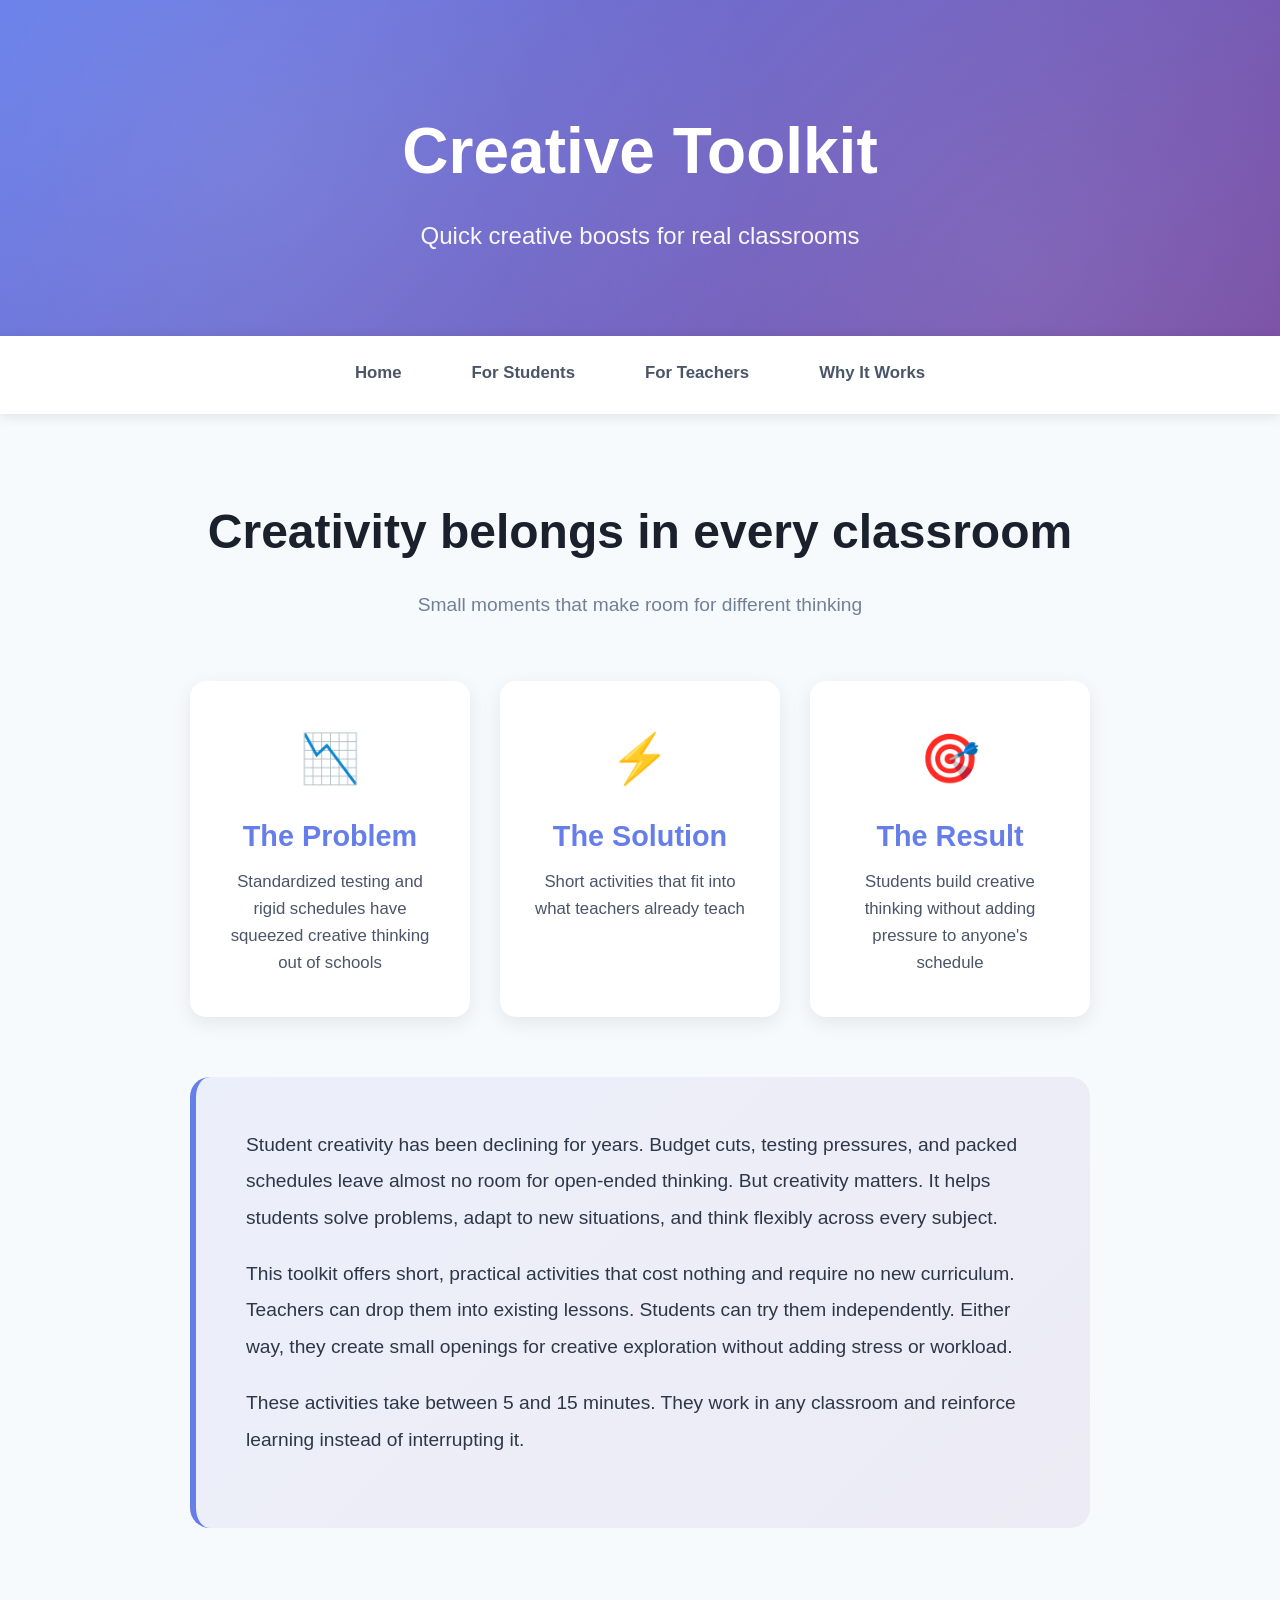
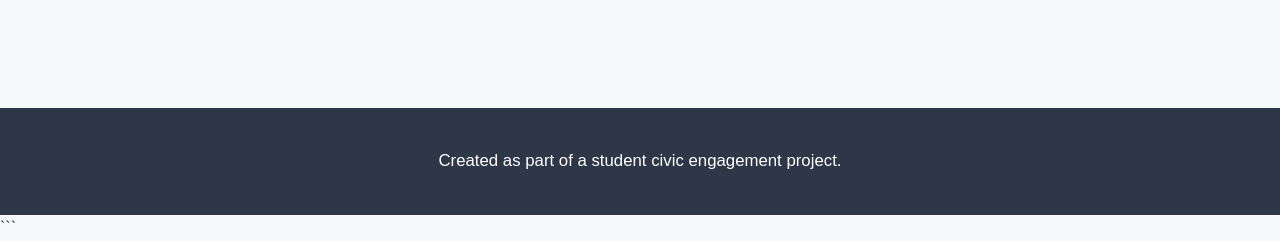
==== commit 4fca620f: "Fix HTML syntax in index.html" ====
--- a/index.html
+++ b/index.html
@@ -1,4 +1,3 @@
-```html
 <!DOCTYPE html>
 <html lang="en">
 <head>
